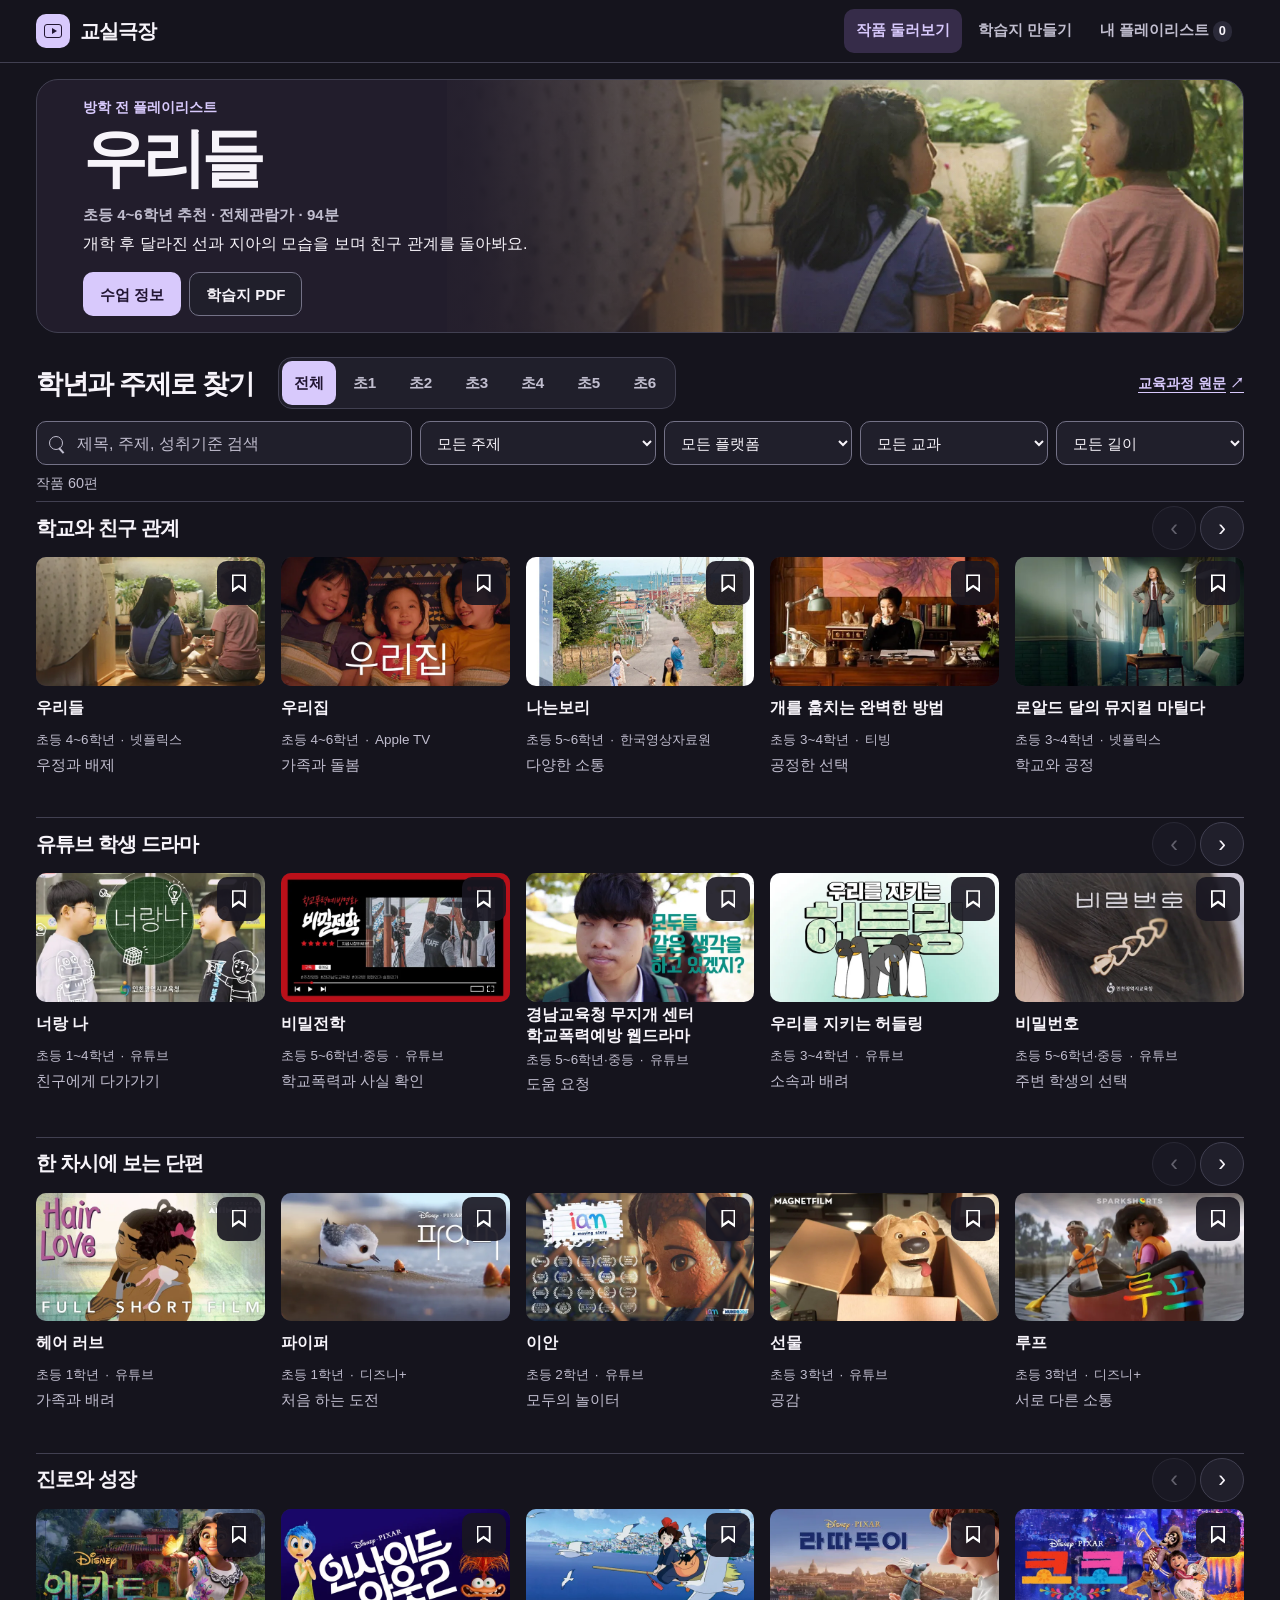
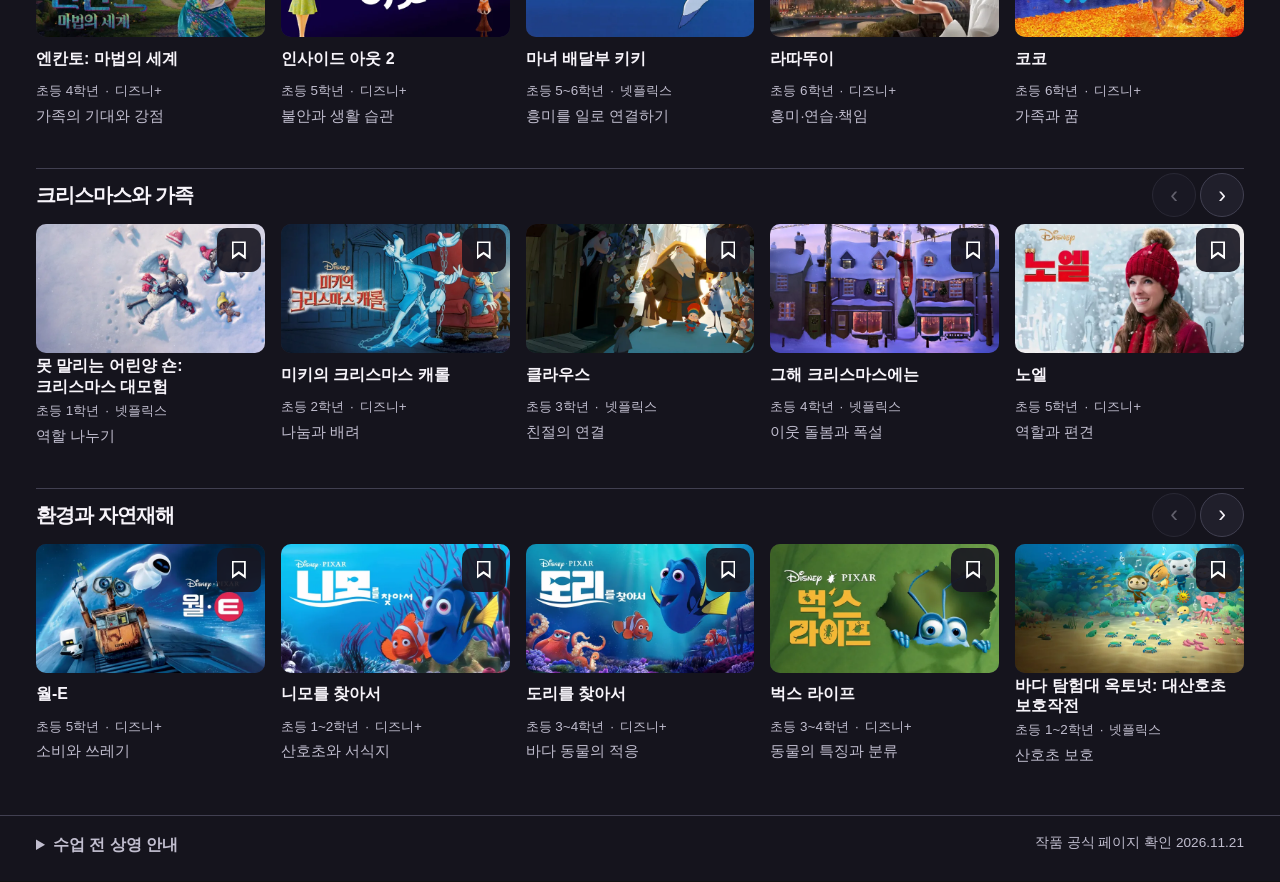
==== index.html @ 21396cac "Publish elementary classroom cinema with 60 film worksheets" ====
<!doctype html>
<html lang="ko">
<head>
  <meta charset="utf-8">
  <meta name="viewport" content="width=device-width, initial-scale=1">
  <meta name="theme-color" content="#15141d">
  <title>교실극장 | 방학 전 플레이리스트</title>
  <link rel="stylesheet" href="styles.css">
  <script defer src="catalog.js"></script>
  <script defer src="app.js"></script>
</head>
<body>
  <a class="skip-link" href="#main">본문으로 바로가기</a>
  <header class="site-header">
    <div class="shell header-inner">
      <a class="brand" href="#browse" aria-label="교실극장 홈">
        <span class="brand-icon" aria-hidden="true"><span></span></span>
        <span>교실극장</span>
      </a>
      <nav class="main-nav" aria-label="메인 메뉴">
        <button type="button" data-view="browse" aria-current="page">작품 둘러보기</button>
        <button type="button" data-view="worksheet">학습지 만들기</button>
        <button type="button" data-view="my-playlist">내 플레이리스트 <span id="saved-count" class="saved-count">0</span></button>
      </nav>
    </div>
  </header>
  <main id="main" class="shell" tabindex="-1">
    <div id="browse-view">
      <section class="hero" aria-labelledby="hero-title">
        <div class="hero-inner">
          <p class="hero-label">방학 전 플레이리스트</p>
          <h1 id="hero-title" tabindex="-1">우리들</h1>
          <p class="hero-meta">초등 4~6학년 추천 <span aria-hidden="true">·</span> 전체관람가 <span aria-hidden="true">·</span> 94분</p>
          <p class="hero-summary">개학 후 달라진 선과 지아의 모습을 보며 친구 관계를 돌아봐요.</p>
          <div class="hero-actions">
            <button class="button primary" type="button" data-detail="our-world" aria-label="우리들 수업 정보">수업 정보</button>
            <a class="button secondary" href="assets/worksheets/our-world.pdf" download="우리들 감상 활동지.pdf" data-pdf="our-world">학습지 PDF</a>
          </div>
        </div>
      </section>
      <section class="collection" aria-labelledby="catalog-heading">
        <div class="section-heading catalog-heading">
          <h2 id="catalog-heading">학년과 주제로 찾기</h2>
          <div class="grade-filters" role="group" aria-label="추천 학년" id="grade-filters"></div>
          <a class="text-link" id="curriculum-link" target="_blank" rel="noopener noreferrer">교육과정 원문 <span aria-hidden="true">↗</span></a>
        </div>
        <div class="filter-fields">
          <label class="search-box"><span class="search-icon" aria-hidden="true"></span><span class="sr-only">작품 검색</span>
            <input type="search" id="search" placeholder="제목, 주제, 성취기준 검색" autocomplete="off">
          </label>
          <div class="select-filter"><label class="sr-only" for="group-filter">주제</label><select id="group-filter"><option value="">모든 주제</option></select></div>
          <div class="select-filter"><label class="sr-only" for="platform-filter">플랫폼</label><select id="platform-filter"><option value="">모든 플랫폼</option></select></div>
          <div class="select-filter"><label class="sr-only" for="subject-filter">교과</label><select id="subject-filter"><option value="">모든 교과</option></select></div>
          <div class="select-filter"><label class="sr-only" for="duration-filter">영상 길이</label><select id="duration-filter"><option value="">모든 길이</option><option value="short">15분 이하</option><option value="long">15분 초과</option></select></div>
        </div>
        <div class="results-row">
          <p id="results-count" role="status"></p>
          <button id="clear-filters" type="button" class="quiet-button" hidden>초기화</button>
        </div>
        <div id="catalog"></div>
      </section>
    </div>

    <section id="playlist-view" class="subpage" aria-labelledby="playlist-heading" hidden>
      <div class="section-heading">
        <div>
          <h1 id="playlist-heading" tabindex="-1">내 플레이리스트</h1>
          <p>우리 반에서 다시 찾아볼 작품을 모아두세요.</p>
        </div>
      </div>
      <p id="playlist-count" class="subpage-count" role="status"></p>
      <div id="playlist" class="film-grid"></div>
    </section>

    <section id="worksheet-view" class="subpage" aria-labelledby="worksheet-heading" hidden>
      <div class="section-heading">
        <div>
          <h1 id="worksheet-heading" tabindex="-1">학습지 만들기</h1>
          <p>작품별 활동을 우리 반에 맞게 고쳐서 출력하세요.</p>
        </div>
      </div>
      <div class="workbench">
        <div class="editor panel">
          <div class="field"><label for="worksheet-film">작품 선택</label><select id="worksheet-film"></select></div>
          <div class="alignment" id="worksheet-standard"></div>
          <div id="worksheet-default-pdf" class="worksheet-default-pdf"></div>
          <form id="editor-form">
            <label class="field">활동지 제목 <input name="title" maxlength="72"></label>
            <label class="field">배움 목표 <textarea name="goal" rows="2" maxlength="180"></textarea></label>
            <label class="field">감상 전 <textarea name="before" rows="2" maxlength="250"></textarea></label>
            <label class="field">감상 중 <textarea name="during" rows="2" maxlength="250"></textarea></label>
            <label class="field">감상 후 <textarea name="after" rows="3" maxlength="360"></textarea></label>
          </form>
          <p id="draft-status" class="muted">수정한 내용은 이 브라우저에 저장됩니다.</p>
        </div>
        <div class="preview panel">
          <div class="preview-toolbar">
            <div class="segmented" role="group" aria-label="출력 자료">
              <button type="button" data-paper="student" aria-pressed="true">학생용 학습지</button>
              <button type="button" data-paper="teacher" aria-pressed="false">교사용 지도안</button>
            </div>
            <div class="output-actions">
              <button id="download" type="button" class="button secondary">Markdown 저장</button>
              <button id="print" type="button" class="button primary">편집본 인쇄 · PDF</button>
            </div>
          </div>
          <article id="paper" class="paper" aria-label="인쇄 미리보기"></article>
        </div>
      </div>
    </section>
  </main>

  <footer class="site-footer">
    <div class="shell footer-inner">
      <details id="screening-guide">
        <summary>수업 전 상영 안내</summary>
        <p>교실 기기에서 재생 여부, 관람 등급, 자막과 학교의 사용 기준을 미리 확인하세요. 작품 페이지에서 최신 정보를 확인할 수 있습니다.</p>
        <p>넷플릭스는 일부 작품에 한해 교육 상영을 허용합니다. 구독형 작품의 상영 조건을 확인하고, 수업에 사용할 수 있는 영상이나 학교에서 이용할 수 있는 판본을 선택하세요.</p>
        <div class="footer-links">
          <a href="https://help.netflix.com/ko/node/57695" target="_blank" rel="noopener noreferrer">넷플릭스 교육 상영 안내 ↗</a>
          <a href="https://www.disneyplus.com/ko-kr/welcome/subscriber-agreement" target="_blank" rel="noopener noreferrer">디즈니+ 이용약관 ↗</a>
          <a href="https://www.youtube.com/t/terms" target="_blank" rel="noopener noreferrer">YouTube 서비스 약관 ↗</a>
        </div>
      </details>
      <p class="muted">작품 공식 페이지 확인 <time datetime="2026-11-21">2026.11.21</time></p>
    </div>
  </footer>

  <dialog id="film-detail" aria-labelledby="detail-title">
    <div class="dialog-shell">
      <button type="button" class="close-button" aria-label="작품 상세 닫기" autofocus>×</button>
      <div id="detail-content"></div>
    </div>
  </dialog>
  <div class="sr-only" id="notice" role="status"></div>
  <noscript>작품과 학습지를 표시하려면 브라우저에서 JavaScript를 활성화해 주세요.</noscript>
</body>
</html>
---- styles.css ----
:root {
  color-scheme: dark;
  --ground: #15141d;
  --surface: #201f2b;
  --raised: #2b2a39;
  --ink: #f7f4fa;
  --muted: #c1becf;
  --line: #414051;
  --control-line: #747287;
  --accent: #d8c9fc;
  --accent-hover: #e9dfff;
  --accent-ink: #221633;
  --accent-surface: #362c49;
  --focus: #eedbff;
  --hero-ground: #221d2c;
  --paper: #f9f6ec;
  --paper-ink: #281f2b;
  --space-1: 4px;
  --space-2: 8px;
  --space-3: 12px;
  --space-4: 16px;
  --space-5: 24px;
  --space-6: 32px;
  --radius-control: 10px;
  --radius-panel: 16px;
  --radius-hero: 22px;
  --target: 44px;
  font-family: "Pretendard", "Noto Sans KR", "Malgun Gothic", "Apple SD Gothic Neo", sans-serif;
  font-size: 16px;
  line-height: 1.6;
}

* { box-sizing: border-box; }
[hidden] { display: none !important; }
body { margin: 0; min-height: 100vh; color: var(--ink); background: var(--ground); }
button, input, select, textarea { color: inherit; font: inherit; }
button, select, summary { cursor: pointer; }
button:disabled { cursor: default; }
button { border: 0; }
a { color: inherit; }
:where(button, a, summary, input, textarea, select):focus-visible { outline: 3px solid var(--focus); outline-offset: 2px; }
h1, h2, h3, h4, p, dl, dd { margin: 0; }
h1, h2, h3, h4 { line-height: 1.3; word-break: keep-all; overflow-wrap: anywhere; }
img { display: block; max-width: 100%; }
.shell { width: min(100% - 72px, 1340px); margin-inline: auto; }
.muted { color: var(--muted); }
.sr-only, .skip-link:not(:focus) {
  position: absolute;
  width: 1px;
  height: 1px;
  overflow: hidden;
  clip-path: inset(50%);
  white-space: nowrap;
}
.skip-link:focus { position: fixed; z-index: 10; top: 8px; left: 8px; padding: 12px 18px; color: var(--accent-ink); background: var(--accent); }

.site-header { border-bottom: 1px solid var(--line); background: var(--ground); }
.header-inner { display: flex; justify-content: space-between; align-items: center; gap: var(--space-1) var(--space-5); min-height: 62px; }
.brand { display: inline-flex; align-items: center; gap: 10px; min-height: 44px; color: var(--ink); font-size: 1.28rem; letter-spacing: -.05em; font-weight: 800; text-decoration: none; white-space: nowrap; }
.brand-icon { display: grid; place-items: center; width: 34px; height: 34px; background: var(--accent); color: var(--accent-ink); border-radius: var(--radius-control); }
.brand-icon span { display: grid; place-items: center; width: 18px; height: 14px; border: 1.6px solid; border-radius: 3px; }
.brand-icon span::after { content: ''; border-top: 3.5px solid transparent; border-bottom: 3.5px solid transparent; border-left: 5px solid; margin-left: 2px; }
.main-nav { display: flex; gap: var(--space-1); align-items: center; }
.main-nav button { min-height: var(--target); padding: 6px var(--space-3); border-radius: var(--radius-control); background: transparent; color: var(--muted); font-weight: 700; font-size: .91rem; white-space: nowrap; }
.main-nav button:hover { background: var(--raised); color: var(--ink); }
.main-nav button[aria-current] { color: var(--accent); background: var(--accent-surface); }
.saved-count { display: inline-grid; min-width: 1.5em; place-items: center; padding-inline: .15em; border-radius: 1em; background: var(--raised); color: var(--ink); font-size: .8rem; font-variant-numeric: tabular-nums; }

.hero {
  margin-block: var(--space-4) var(--space-5);
  border: 1px solid var(--line);
  border-radius: var(--radius-hero);
  min-height: 242px;
  display: flex;
  align-items: center;
  background-color: var(--hero-ground);
  background-image: linear-gradient(90deg, var(--hero-ground) 27%, #221d2cf2 36%, #221d2c6b 57%, transparent 78%), url("assets/our-world-hero.webp");
  background-size: 100% 100%, max(66%, 720px) auto;
  background-position: center, right 29%;
  background-repeat: no-repeat;
}
.hero-inner { width: min(100%, 565px); padding: var(--space-4) clamp(18px, 4vw, 46px); }
.hero-label { color: var(--accent); font-size: .9rem; font-weight: 750; }
.hero h1 { font-family: "Noto Serif KR", Batang, "AppleMyungjo", serif; font-size: clamp(2.9rem, 5vw, 4.3rem); line-height: 1.12; margin-block: var(--space-1) var(--space-2); font-weight: 800; letter-spacing: -.08em; }
.hero-meta { color: var(--muted); font-size: .94rem; font-weight: 700; }
.hero-summary { margin-block: var(--space-1) var(--space-4); word-break: keep-all; overflow-wrap: anywhere; }
.hero-actions, .output-actions, .detail-actions { display: flex; gap: var(--space-2); flex-wrap: wrap; }
.hero-actions .button { padding-inline: var(--space-4); }

.collection, .subpage { margin-bottom: 40px; }
.subpage { margin-top: 22px; }
.section-heading { display: flex; align-items: center; justify-content: space-between; gap: var(--space-1) var(--space-4); margin-bottom: var(--space-3); }
.section-heading h1, .section-heading h2 { font-size: clamp(1.32rem, 2.65vw, 1.7rem); font-weight: 800; letter-spacing: -.05em; }
.section-heading p, .subpage-count { color: var(--muted); font-size: .95rem; margin-top: 3px; overflow-wrap: anywhere; }
.section-heading > a { flex-shrink: 0; }
.subpage-count { margin-bottom: 14px; }
.text-link { display: inline-flex; align-items: center; gap: var(--space-1); min-height: var(--target); color: var(--accent); font-size: .9rem; font-weight: 700; text-underline-offset: 4px; overflow-wrap: anywhere; }
.catalog-heading { display: grid; grid-template-columns: auto minmax(0, 1fr) auto; gap: var(--space-3) var(--space-5); }
.catalog-heading .grade-filters { justify-self: start; }
.grade-filters { display: flex; flex-wrap: wrap; gap: 2px; max-width: 100%; padding: 3px; border: 1px solid var(--line); border-radius: calc(var(--radius-control) + 4px); background: var(--surface); }
.grade-filters button { min-height: var(--target); min-width: 54px; padding-inline: var(--space-2); border-radius: var(--radius-control); background: transparent; color: var(--muted); font-size: .95rem; font-weight: 750; }
.grade-filters button:hover { background: var(--raised); }
.grade-filters button[aria-pressed="true"] { color: var(--accent-ink); background: var(--accent); }
.filter-fields { display: grid; grid-template-columns: minmax(210px, 2fr) minmax(155px, 1.25fr) repeat(3, minmax(120px, 1fr)); align-items: stretch; gap: var(--space-2); }
.search-box, .select-filter select, .field input, .field select, .field textarea {
  width: 100%;
  min-width: 0;
  min-height: var(--target);
  border: 1px solid var(--control-line);
  border-radius: var(--radius-control);
  background: var(--surface);
}
.search-box { display: flex; align-items: center; gap: var(--space-3); padding-inline: var(--space-3); }
.search-box:focus-within { outline: 2px solid var(--focus); outline-offset: 1px; }
.search-box input { width: 100%; min-width: 0; min-height: 42px; padding: 0; border: 0; background: transparent; outline: 0; }
.search-box input::placeholder { color: var(--muted); }
.search-icon { position: relative; width: 14px; height: 14px; flex: none; border: 1.7px solid var(--muted); border-radius: 50%; margin-right: 2px; }
.search-icon::after { content: ''; position: absolute; width: 7px; height: 1.8px; left: 9px; top: 10px; background: var(--muted); transform: rotate(48deg); transform-origin: left center; }
.select-filter { min-width: 0; }
.select-filter select, .field select { padding: 7px var(--space-2) 7px var(--space-3); font-size: .94rem; }
.results-row { display: flex; align-items: center; gap: var(--space-2); min-height: calc(var(--target) - var(--space-2)); color: var(--muted); font-size: .9rem; font-variant-numeric: tabular-nums; }
.quiet-button { min-height: var(--target); padding-inline: var(--space-2); color: var(--accent); background: transparent; text-decoration: underline; text-underline-offset: 3px; }

.shelf { margin-bottom: var(--space-6); min-width: 0; border-block-start: 1px solid var(--line); padding-block-start: var(--space-1); }
.shelf-heading { display: flex; align-items: center; justify-content: space-between; min-height: var(--target); gap: var(--space-1) var(--space-3); margin-bottom: var(--space-1); }
.shelf-heading h3 { font-size: 1.28rem; letter-spacing: -.045em; }
.shelf-actions { display: flex; flex-shrink: 0; gap: var(--space-1); }
.shelf-actions button { width: var(--target); height: var(--target); border: 1px solid var(--line); border-radius: 50%; background: var(--surface); font-size: 1.45rem; line-height: 1; }
.shelf-actions button:hover:not(:disabled) { background: var(--raised); color: var(--accent); }
.shelf-actions button:disabled { color: var(--muted); opacity: .45; }
.shelf-track {
  --shelf-columns: 5;
  display: grid;
  grid-auto-flow: column;
  grid-auto-columns: calc((100% - (var(--shelf-columns) - 1) * var(--space-4)) / var(--shelf-columns));
  gap: var(--space-4);
  padding: 3px 3px var(--space-2);
  margin-inline: -3px;
  overflow-x: auto;
  overscroll-behavior-x: contain;
  scroll-snap-type: x proximity;
  scroll-padding-left: 3px;
  scrollbar-color: var(--control-line) var(--ground);
  scrollbar-width: thin;
}
.shelf-track .film-card { scroll-snap-align: start; }
.film-grid { display: grid; grid-template-columns: repeat(4, minmax(0, 1fr)); gap: var(--space-4); }
.film-card { min-width: 0; }
.film-cover { position: relative; isolation: isolate; aspect-ratio: 16 / 9; border-radius: var(--radius-control); background: var(--raised); }
.cover-button { display: block; width: 100%; height: 100%; padding: 0; background: transparent; border-radius: inherit; }
.cover-button:focus-visible { outline-offset: -3px; }
.cover-button img { width: 100%; height: 100%; object-fit: cover; border-radius: inherit; }
@media (hover: hover) { .cover-button:hover img { filter: brightness(1.12); } }
.bookmark { position: absolute; inset: var(--space-1) var(--space-1) auto auto; display: grid; place-items: center; width: var(--target); height: var(--target); border-radius: var(--radius-control); color: #fff; background: #191622e8; }
.bookmark span { display: block; width: 14px; height: 18px; background: currentColor; clip-path: polygon(0 0, 100% 0, 100% 100%, 50% 72%, 0 100%, 0 0, 13% 9%, 13% 77%, 50% 57%, 87% 77%, 87% 9%, 13% 9%); }
.bookmark:hover, .bookmark[aria-pressed="true"] { background: var(--accent); color: var(--accent-ink); }
.bookmark[aria-pressed="true"] span { clip-path: polygon(0 0, 100% 0, 100% 100%, 50% 72%, 0 100%); }
.film-body { min-width: 0; }
.title-button { font: inherit; font-weight: 800; background: transparent; text-align: left; min-height: var(--target); padding: 3px 0; width: 100%; overflow-wrap: anywhere; }
.title-button:hover { color: var(--accent); }
.film-meta { display: flex; align-items: baseline; flex-wrap: wrap; color: var(--muted); gap: 2px 6px; font-size: .84rem; line-height: 1.48; overflow-wrap: anywhere; }
.film-meta span + span::before { content: '·'; margin-right: 6px; }
.film-topic { margin-top: var(--space-1); color: var(--muted); font-size: .91rem; word-break: keep-all; overflow-wrap: anywhere; }

.button { min-height: var(--target); display: inline-flex; align-items: center; justify-content: center; gap: 5px; padding: var(--space-2) var(--space-3); border: 1px solid transparent; border-radius: var(--radius-control); font-weight: 750; font-size: .94rem; line-height: 1.4; text-align: center; text-decoration: none; }
.button.primary { color: var(--accent-ink); background: var(--accent); }
.button.primary:hover { background: var(--accent-hover); }
.button.secondary { color: var(--ink); background: var(--surface); border-color: var(--control-line); }
.button.secondary:hover { background: var(--raised); }
.button.soft { color: var(--accent); background: var(--accent-surface); }
.button.soft:hover { background: var(--raised); }
.panel { border: 1px solid var(--line); border-radius: var(--radius-panel); background: var(--surface); }
.empty { grid-column: 1 / -1; display: grid; justify-items: center; gap: 8px; padding: 32px 13px; text-align: center; }
.empty p { font-size: 1.1rem; font-weight: 800; }
.empty span { color: var(--muted); }

dialog { width: min(946px, calc(100% - 30px)); max-height: calc(100% - 28px); padding: 0; border: 1px solid var(--line); border-radius: var(--radius-panel); background: var(--surface); color: var(--ink); overscroll-behavior: contain; }
dialog::backdrop { background: #0e0c17d9; }
body:has(dialog[open]) { overflow: hidden; }
.dialog-shell { position: relative; }
.close-button { position: sticky; top: var(--space-2); z-index: 2; display: grid; place-items: center; width: var(--target); height: var(--target); margin: var(--space-2) var(--space-2) calc(-1 * (var(--target) + var(--space-2))) auto; border-radius: 50%; background: var(--ground); color: var(--ink); font-size: 1.7rem; line-height: 1; border: 1px solid var(--control-line); }
.close-button:hover { background: var(--raised); }
.detail-header { position: relative; isolation: isolate; min-height: 139px; display: flex; align-items: flex-end; background: var(--hero-ground); }
.detail-header::after { content: ''; position: absolute; z-index: -1; inset: 0; background: linear-gradient(90deg, var(--hero-ground) 26%, #221d2cde 50%, #221d2c30 88%), linear-gradient(0deg, #221d2cb5, transparent); }
.detail-image { position: absolute; z-index: -2; right: 0; width: 73%; height: 100%; object-fit: cover; object-position: center 33%; }
.detail-title { padding: 20px 54px 15px 23px; }
.detail-title > p { color: var(--accent); font-size: .89rem; font-weight: 750; }
.detail-title h2 { margin-block: var(--space-1); font-size: clamp(1.48rem, 4vw, 2.24rem); letter-spacing: -.05em; }
.detail-title .detail-meta { color: var(--muted); font-weight: 500; }
.detail-grid { display: grid; grid-template-columns: minmax(0, 1.7fr) minmax(235px, 1fr); gap: var(--space-5); padding: var(--space-4) var(--space-5) var(--space-5); align-items: start; }
.detail-copy { display: grid; gap: var(--space-4); overflow-wrap: anywhere; min-width: 0; }
.detail-copy h3 { margin-bottom: 3px; font-size: 1.04rem; }
.detail-copy section > p { color: var(--muted); word-break: keep-all; overflow-wrap: anywhere; }
.alignment { display: grid; gap: var(--space-2); min-width: 0; border-left: 2px solid var(--control-line); padding: var(--space-2) var(--space-3); border-radius: 0 var(--radius-control) var(--radius-control) 0; background: var(--raised); }
.standard-entry + .standard-entry { padding-top: var(--space-2); border-top: 1px solid var(--line); }
.standard-entry p + p { margin-block: 4px 0; font-size: .93rem; }
.standard-tag { color: var(--accent); font-size: .88rem; font-weight: 800; }
.standard-entry .text-link { font-size: .82rem; }
.detail-links { display: flex; flex-wrap: wrap; gap: 0 14px; }
.worksheet-card { padding: var(--space-4); background: var(--paper); color: var(--paper-ink); border-radius: var(--radius-control); min-width: 0; }
.worksheet-format { color: #544660; font-size: .86rem; font-weight: 750; }
.worksheet-card h3 { margin: 3px 0 7px; font-size: 1.45rem; letter-spacing: -.055em; }
.worksheet-card h3 { scroll-margin-block-start: calc(var(--target) + var(--space-4)); overflow-wrap: anywhere; }
.worksheet-card h3:focus-visible { outline: 2px solid var(--focus); outline-offset: 3px; border-radius: 4px; }
.worksheet-value { color: #544660; font-size: .86rem; overflow-wrap: anywhere; }
.worksheet-page {
  display: grid;
  justify-items: center;
  gap: var(--space-1);
  margin-block: var(--space-3);
  padding: var(--space-2);
  border: 1px solid #ae9fb7;
  border-radius: var(--radius-control);
  background: #ede7ed;
  color: #49335c;
  font-size: .85rem;
  font-weight: 750;
  text-align: center;
  text-underline-offset: 3px;
}
.worksheet-page:hover { background: #e5dce8; }
.worksheet-page img {
  width: auto;
  height: auto;
  max-height: min(335px, 36dvh);
  border: 1px solid #d8d1dc;
  box-shadow: 0 2px 5px #21172b24;
}
.worksheet-actions { display: grid; gap: var(--space-2); }
.worksheet-actions .primary { border-color: #746288; }
.worksheet-actions .secondary { background: transparent; color: var(--paper-ink); border-color: #746288; }
.worksheet-actions .secondary:hover { background: #eee8eb; }
.worksheet-card :focus-visible { --focus: #614284; }
.mobile-download { display: none; }

.workbench { display: grid; grid-template-columns: minmax(300px, 2fr) minmax(0, 3fr); gap: 15px; align-items: start; }
.editor { padding: 16px; min-width: 0; }
.field { display: grid; gap: 5px; font-weight: 750; }
.field input, .field select, .field textarea { padding-inline: 10px; font-weight: 400; }
.field textarea { resize: vertical; padding-block: 8px; }
.editor .alignment { margin-block: 13px 12px; }
.worksheet-default-pdf { margin-bottom: 15px; }
#editor-form { display: grid; gap: 12px; }
#draft-status { margin-top: 12px; font-size: .87rem; }
.preview { padding: 12px; background: var(--raised); min-width: 0; }
.preview-toolbar { display: flex; justify-content: space-between; flex-wrap: wrap; gap: 8px; margin-bottom: 10px; }
.segmented { display: flex; flex-wrap: wrap; gap: 4px; }
.segmented button { min-height: var(--target); padding: 7px var(--space-3); border-radius: var(--radius-control); background: transparent; font-size: .9rem; font-weight: 700; }
.segmented button[aria-pressed="true"] { color: var(--accent); background: var(--accent-surface); }
.paper { color-scheme: light; background: #fff; color: #232822; padding: clamp(13px, 3vw, 30px); overflow-wrap: anywhere; }
.paper-heading { border-bottom: 2px solid #2b4335; padding-bottom: 12px; margin-bottom: 12px; }
.paper-type { display: flex; justify-content: space-between; flex-wrap: wrap; gap: 3px 7px; color: #426051; font-size: .85rem; font-weight: 750; }
.paper-heading h2 { margin: 7px 0; font-size: clamp(1.18rem, 2.45vw, 1.8rem); letter-spacing: -.04em; }
.paper-focus { margin-block-end: var(--space-2); color: #294b38; }
.student-information { font-size: .86rem; }
.paper-goal { margin-bottom: 14px; padding: 8px 10px; border-left: 3px solid #799a81; background: #eef4ed; }
.paper-goal strong { margin-right: 7px; color: #294b38; }
.paper-activity, .teacher-notes section { margin-bottom: 12px; }
.paper-activity h3, .teacher-notes h3 { font-size: 1rem; margin-bottom: 4px; }
.paper-activity p, .paper-goal span, .teacher-notes p { white-space: pre-wrap; }
.response-area { min-height: 59px; margin-top: 5px; background: repeating-linear-gradient(to bottom, transparent 0 27px, #b5c0b7 27px 28px); }
.response-area.draw { height: 73px; border: 1px solid #bfcbbf; background: transparent; border-radius: 5px; margin-block: 8px; }
.activity-layout { display: grid; grid-template-columns: repeat(3, minmax(0, 1fr)); gap: 6px; margin-block: 7px; break-inside: avoid; }
.activity-slot { min-height: 88px; padding: 6px; border: 1px solid #8e9c95; border-radius: 5px; color: #294b38; font-size: .88rem; font-weight: 750; }
.activity-layout.compare, .activity-layout.map, .activity-layout.evidence { grid-template-columns: repeat(2, minmax(0, 1fr)); }
.activity-layout.compare .activity-slot:last-child, .activity-layout.map .activity-slot:first-child { grid-column: 1 / -1; min-height: 55px; }
.activity-layout.choice, .activity-layout.design { grid-template-columns: 1fr; }
.activity-layout.choice .activity-slot, .activity-layout.design .activity-slot { min-height: 49px; }
.activity-layout.evidence .activity-slot:first-child { grid-row: span 2; }
.activity-layout.evidence .activity-slot { min-height: 53px; }
.activity-check { color: #3b5747; font-size: .88rem; }
.teacher-notes { border-top: 1px solid #bdc8bd; padding-top: 11px; }
.teacher-reminder { padding: 7px 8px; background: #f0f4ea; }
.paper-footer { display: grid; gap: 3px; border-top: 1px solid #c0cabf; color: #475a4d; font-size: .83rem; padding-top: 6px; }
.paper-footer a { color: #274c34; margin-right: 8px; }

.site-footer { border-top: 1px solid var(--line); padding-block: 7px 14px; }
.footer-inner { display: flex; justify-content: space-between; flex-wrap: wrap; gap: 4px 17px; }
.footer-inner details { flex: 1 1 430px; max-width: 800px; min-width: 0; }
.footer-inner summary { min-height: 44px; padding-block: 9px; font-weight: 750; color: var(--muted); }
.footer-inner p { color: var(--muted); font-size: .85rem; }
.footer-inner > p { padding-block: 9px; }
.footer-inner details p + p { margin-top: 5px; }
.footer-links { display: flex; flex-wrap: wrap; gap: 0 13px; }
.footer-links a { padding-block: 11px; color: var(--accent); font-size: .85rem; text-underline-offset: 3px; }

@media screen { body { container: theater / inline-size; } }

@container theater (max-width: 1100px) {
  .shell { width: calc(100% - 46px); }
  .shelf-track { --shelf-columns: 4; }
}
@container theater (max-width: 880px) {
  .shelf-track { --shelf-columns: 3; }
  .film-grid { grid-template-columns: repeat(3, minmax(0, 1fr)); }
  .hero { background-image: linear-gradient(90deg, var(--hero-ground) 12%, #221d2cf2 32%, #221d2c87 53%, transparent 94%), url("assets/our-world-hero.webp"); background-size: 100% 100%, max(80%, 610px) auto; }
}
@container theater (max-width: 805px) {
  .filter-fields { grid-template-columns: repeat(4, minmax(0, 1fr)); }
  .search-box { grid-column: 1 / -1; }
  .catalog-heading { grid-template-columns: minmax(0, 1fr) auto; column-gap: var(--space-2); }
  .catalog-heading .grade-filters { grid-row: 2; grid-column: 1 / -1; }
  #curriculum-link { grid-row: 1; grid-column: 2; }
}
@container theater (max-width: 790px) {
  .workbench { grid-template-columns: 1fr; }
}
@container theater (max-width: 620px) {
  .shell { width: calc(100% - 28px); }
  .header-inner { flex-wrap: wrap; gap: 0; padding-block: var(--space-1); }
  .main-nav { width: 100%; gap: 2px; justify-content: space-between; }
  .main-nav button { padding-inline: var(--space-2); }
  .hero { margin-block: var(--space-3) var(--space-4); min-height: 220px; border-radius: var(--radius-panel); background-size: 100% 100%, auto 100%; background-position: center, right center; background-image: linear-gradient(90deg, var(--hero-ground), #221d2ceb 42%, #221d2c48 100%), url("assets/our-world-hero.webp"); }
  .hero-inner { padding: var(--space-4); }
  .hero h1 { font-size: 2.85rem; }
  .hero-summary { max-width: 28ch; font-size: .93rem; }
  .section-heading { flex-wrap: wrap; margin-bottom: var(--space-2); }
  .grade-filters { display: grid; grid-template-columns: repeat(7, minmax(var(--target), 1fr)); width: 100%; }
  .grade-filters button { min-width: 0; padding-inline: 0; }
  .filter-fields { grid-template-columns: repeat(2, minmax(0, 1fr)); }
  .shelf-track { --shelf-columns: 2; gap: var(--space-3); grid-auto-columns: calc((100% - var(--space-3)) / var(--shelf-columns)); }
  .shelf-heading h3 { font-size: 1.14rem; }
  .film-grid { grid-template-columns: repeat(2, minmax(0, 1fr)); gap: 9px; }
  .detail-grid { grid-template-columns: 1fr; gap: 13px; padding: 11px 13px 16px; }
  .detail-header { min-height: 108px; }
  .detail-title { padding: 13px 51px 10px 15px; }
  .detail-copy { gap: 10px; }
  .detail-actions { display: grid; grid-template-columns: repeat(auto-fit, minmax(min(100%, 145px), 1fr)); }
  .detail-actions .button { padding-inline: var(--space-2); font-size: .9rem; }
  .mobile-download { display: inline-flex; grid-column: 1 / -1; }
}
@container theater (max-width: 355px) {
  .grade-filters { grid-template-columns: repeat(auto-fit, minmax(min(100%, var(--target)), 1fr)); }
  .main-nav { flex-wrap: wrap; justify-content: start; }
}
@container theater (max-width: 310px) {
  .shell { width: calc(100% - 16px); }
  .film-grid { grid-template-columns: 1fr; }
}
@media (max-height: 500px) and (min-width: 621px) {
  .hero { min-height: 163px; margin-block: var(--space-3) var(--space-4); }
  .hero-inner { padding-block: var(--space-3); }
  .hero h1 { margin-block: 0 var(--space-1); font-size: 2.25rem; }
  .hero-summary { margin-block: 0 var(--space-2); }
  .detail-header { min-height: 104px; }
  .detail-title { padding-block: 10px; }
  .mobile-download { display: inline-flex; }
  .worksheet-page img { max-height: 30dvh; }
}

@page { size: A4; margin: 14mm 15mm; }
@media print {
  :root { color-scheme: light; font-size: 11pt; }
  body { background: white; color: #111; }
  .site-header, .site-footer, .skip-link, .editor, .preview-toolbar, .subpage > .section-heading, #notice, dialog { display: none !important; }
  #worksheet-view, .workbench, .preview, #paper { display: block; width: 100%; max-width: none; border: 0; margin: 0; padding: 0; background: white; }
  main.shell { width: 100%; margin: 0; }
  .paper-heading, .paper-activity, .teacher-notes section { break-inside: avoid; }
  .paper-activity p, .paper-goal span { orphans: 2; widows: 2; }
  .response-area { min-height: 0; height: 55px; background: none; border-block-end: 1px solid #888; position: relative; }
  .response-area:not(.draw)::before { content: ''; position: absolute; inset: 27px 0 auto; border-top: 1px solid #888; }
  .response-area.after:not(.draw)::after { content: ''; position: absolute; inset: 55px 0 auto; border-top: 1px solid #888; }
  .response-area.draw { border: 1px solid #888; }
  .teacher-paper { font-size: 10.5pt; }
  .paper-footer a { min-height: 20px; }
}
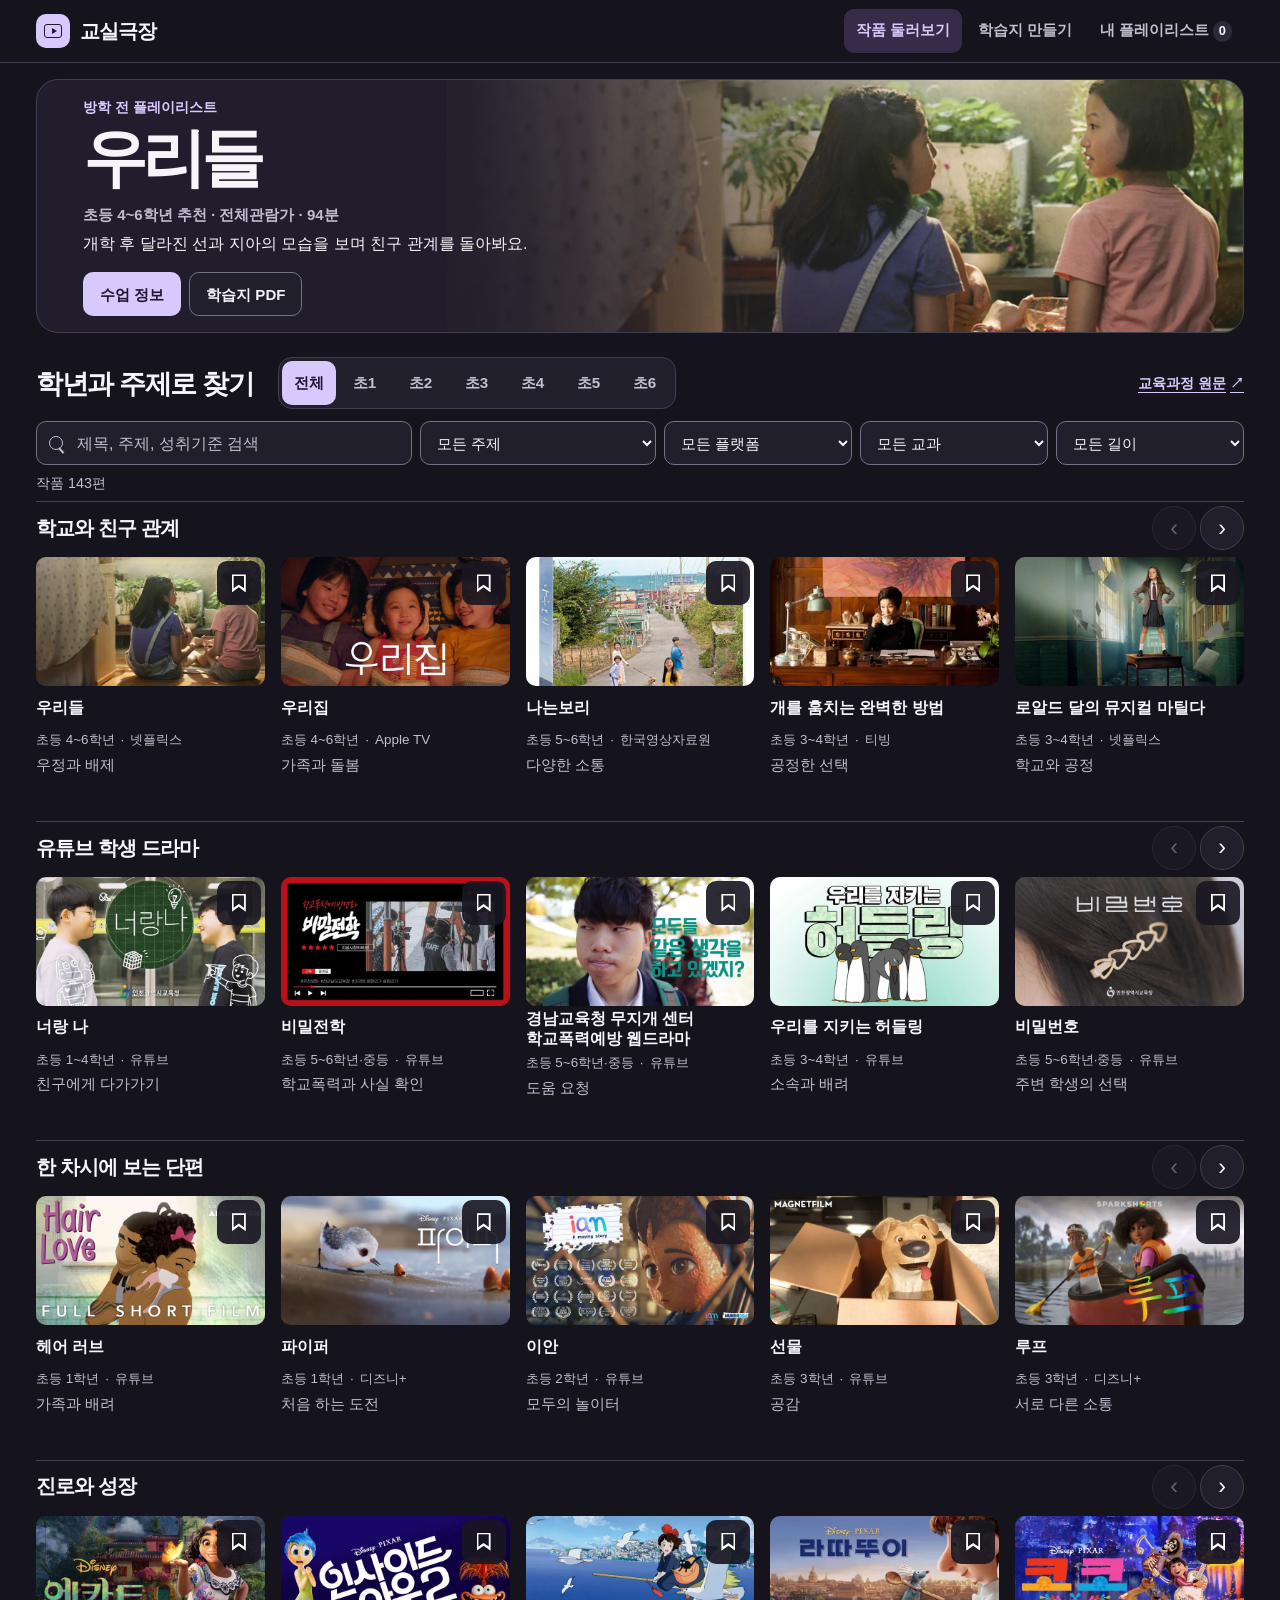
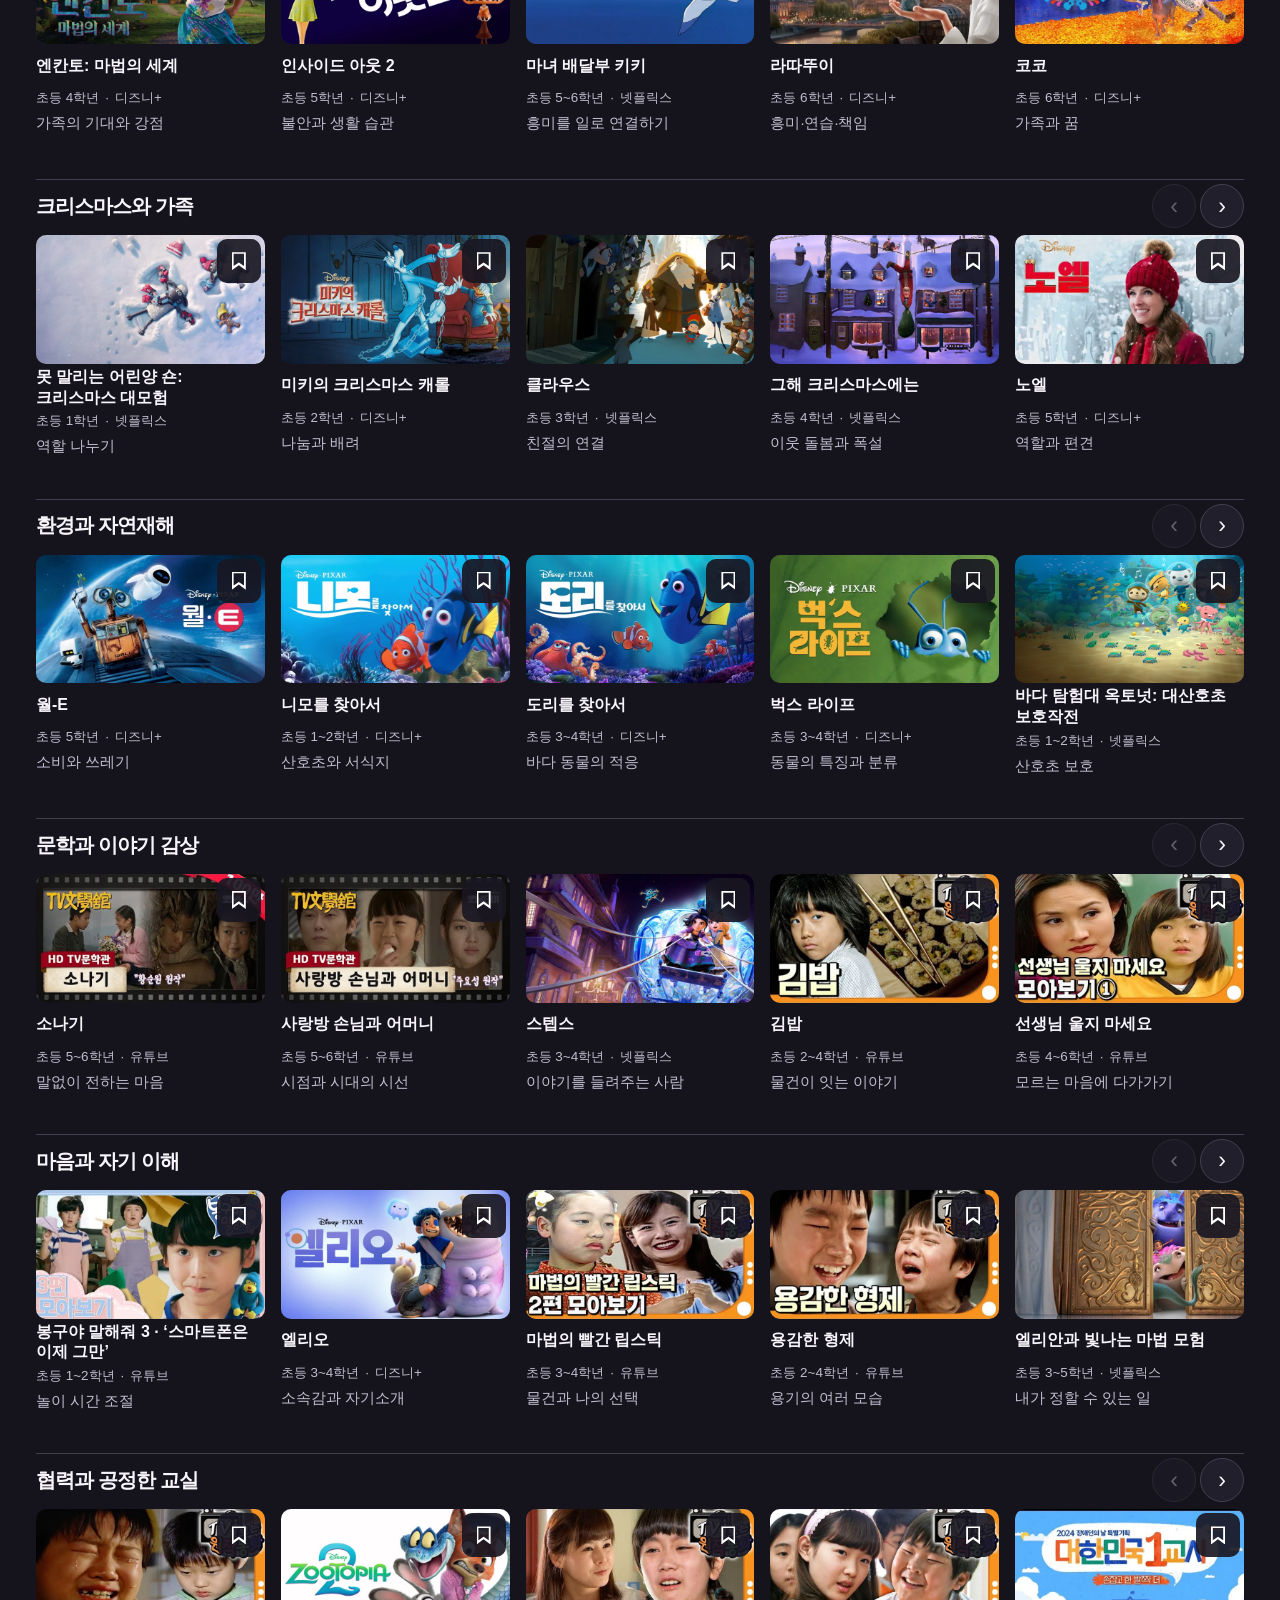
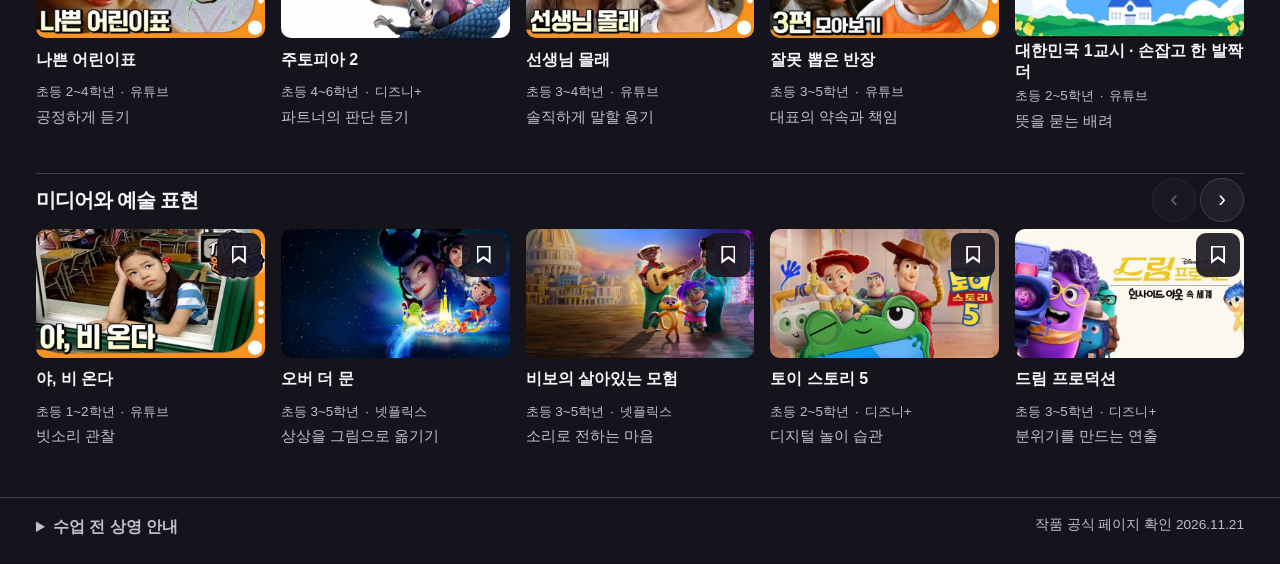
==== commit f6c2a15e: "Design all cinema worksheets in printable HTML and regenerate A4 editions" ====
--- a/index.html
+++ b/index.html
@@ -7,6 +7,8 @@
   <title>교실극장 | 방학 전 플레이리스트</title>
   <link rel="stylesheet" href="styles.css">
   <script defer src="catalog.js"></script>
+  <link rel="stylesheet" href="worksheet.css">
+  <script defer src="worksheet.js"></script>
   <script defer src="app.js"></script>
 </head>
 <body>
--- a/worksheet.css
+++ b/worksheet.css
@@ -0,0 +1,48 @@
+.ws-page{margin:0;padding:16px;background:#e7e8e5;color:#1c2835;font-family:"Malgun Gothic",sans-serif}
+.ws-page nav{max-width:730px;margin:0 auto 12px;display:flex;justify-content:space-between;align-items:center}
+.ws-page nav a,.ws-page nav button{display:inline-flex;align-items:center;min-height:44px;padding:0 14px;font:600 16px inherit;color:#223548}
+.ws-page nav button{background:white;border:1px solid;border-radius:8px;cursor:pointer;font:inherit}
+.ws-page main{box-sizing:border-box;max-width:792px;padding:32px;margin:auto;background:white}
+.ws{--ink:#213642;--wash:#c8e9dc;--edge:#567e71;font-family:"Malgun Gothic","Apple SD Gothic Neo",sans-serif;color:var(--ink);background:#fff;text-align:left;font-size:16px;line-height:1.52;overflow-wrap:anywhere;word-break:keep-all;container-type:inline-size}
+.ws-compare{--wash:#e1d8ff;--edge:#7366a6}.ws-storyboard{--wash:#ffdbb6;--edge:#93643c}.ws-design{--wash:#cbeaf8;--edge:#46788e}.ws-map{--wash:#f9d6e0;--edge:#96677a}.ws-evidence{--wash:#fae6a9;--edge:#917732}
+.ws *{box-sizing:border-box}.ws :is(h1,h2,h3,p,em){margin:0;line-height:inherit;color:inherit}.ws p{white-space:pre-line}
+.ws-ticket{display:grid;grid-template-columns:minmax(0,1fr) 27%;border:2px solid var(--ink);border-radius:12px;overflow:hidden;background:var(--wash);box-shadow:0 3px var(--ink)}
+.ws-heading{padding:13px 19px;align-self:center}.ws-edition{font-weight:850;font-size:13px}.ws-edition span{font-weight:500;margin-left:7px}
+.ws h1{font-size:clamp(22px,5cqw,35px);letter-spacing:-.055em;line-height:1.16;margin:6px 0}.ws-meta{font-size:13px}
+.ws-still{display:flex;align-items:center;padding:10px;border-left:2px dashed var(--edge)}.ws-still img{width:100%;aspect-ratio:16/10;object-fit:cover;border-radius:4px}
+.ws-name{display:flex;align-items:baseline;gap:6px;justify-content:flex-end;font-size:13px;margin:12px 0}
+.ws-name i{width:12%;border-bottom:1px solid #657079}.ws-name i:nth-child(4){width:7%}
+.ws-goal,.ws-check{display:flex;align-items:baseline;gap:10px}.ws-goal b,.ws-check b{flex:none;font-size:13px}.ws-goal{border-left:4px solid var(--edge);padding-left:10px}
+.ws-pair{display:grid;grid-template-columns:1fr 1fr;gap:14px;margin:20px 0}.ws-question{display:flex;flex-direction:column;min-width:0;border-top:2px solid var(--ink);padding-top:7px}
+.ws-question h3,.ws-project-head span{font-size:13px;font-weight:800;letter-spacing:.04em}.ws-question p{margin:5px 0 9px}
+.ws-answer{min-height:48px;flex:1;border-bottom:1px solid #97a1a6;background:repeating-linear-gradient(to top,transparent 0 23px,#b9c2c6 23px 24px)}
+.ws-young .ws-answer{min-height:60px;border:1px dashed #829097;border-radius:5px;background:white}
+.ws-project{border:1.5px solid var(--ink);border-radius:12px;padding:13px 15px 16px}
+.ws-project-head{display:flex;align-items:center;justify-content:space-between;border-bottom:1px solid var(--edge);padding-bottom:7px}
+.ws-project-head b{font-size:12px;border:1px solid var(--edge);border-radius:30px;background:var(--wash);padding:2px 10px}
+.ws h2{font-size:clamp(20px,4cqw,28px);letter-spacing:-.045em;margin:7px 0 2px;line-height:1.24}
+.ws-slots{display:grid;grid-template-columns:repeat(2,minmax(0,1fr));gap:9px;margin-top:12px;min-height:260px}
+.ws-slot{border:1px solid var(--edge);border-radius:6px;min-width:0;min-height:78px;padding:7px;background:white}
+.ws-slot b{display:inline-flex;align-items:baseline;gap:6px;font-size:13px}.ws-slot em{font:700 12px/20px monospace;text-align:center;min-width:20px;border-radius:4px;background:var(--wash);border:1px solid var(--edge)}
+.ws-compare .ws-slot:last-child,.ws-choice .ws-slot:last-child{grid-column:1/-1}
+.ws-map .ws-slot:first-child{grid-column:1/-1;width:65%;justify-self:center;border-bottom:3px solid var(--edge)}
+.ws-design .ws-slot:first-child,.ws-evidence .ws-slot:first-child{grid-row:span 2}
+.ws-storyboard .ws-slots{grid-template-columns:repeat(3,minmax(0,1fr))}
+.ws-storyboard .ws-slot{border-top:5px double var(--ink);border-bottom:5px double var(--ink)}
+.ws-choice .ws-slot:last-child{border-left:4px solid var(--edge)}
+.ws-check{margin:13px 0 8px}.ws-foot{display:flex;justify-content:space-between;gap:10px;flex-wrap:wrap;border-top:1px dashed var(--edge);padding-top:6px;font-size:12px}
+@media screen{
+@container(max-width:480px){.ws-pair,.ws .ws-slots{grid-template-columns:1fr}.ws .ws-slot{grid-area:auto;width:100%}.ws-still{padding:5px}.ws-heading{padding:9px}.ws-goal,.ws-check{display:block}.ws-project{padding:10px}.ws-name{justify-content:flex-start}}
+}
+@media print{
+@page{size:A4;margin:11mm 13mm}
+.ws-page,.ws-page main{display:block;margin:0;padding:0;max-width:none;background:white}.ws-page nav{display:none}
+.ws{font-size:11pt;color:#20323d;print-color-adjust:exact;-webkit-print-color-adjust:exact;container-type:normal}
+.ws h1{font-size:23pt}.ws h2{font-size:17pt}.ws-heading{padding:9px 16px}.ws-still img{max-height:23mm}
+.ws-slots{min-height:82mm}.ws-question,.ws-slot,.ws-ticket,.ws-check{break-inside:avoid}
+}
+@media print{
+.ws{min-height:269mm;display:flex;flex-direction:column}
+.ws-project{flex:1;display:flex;flex-direction:column}
+.ws-slots{flex:1}
+}
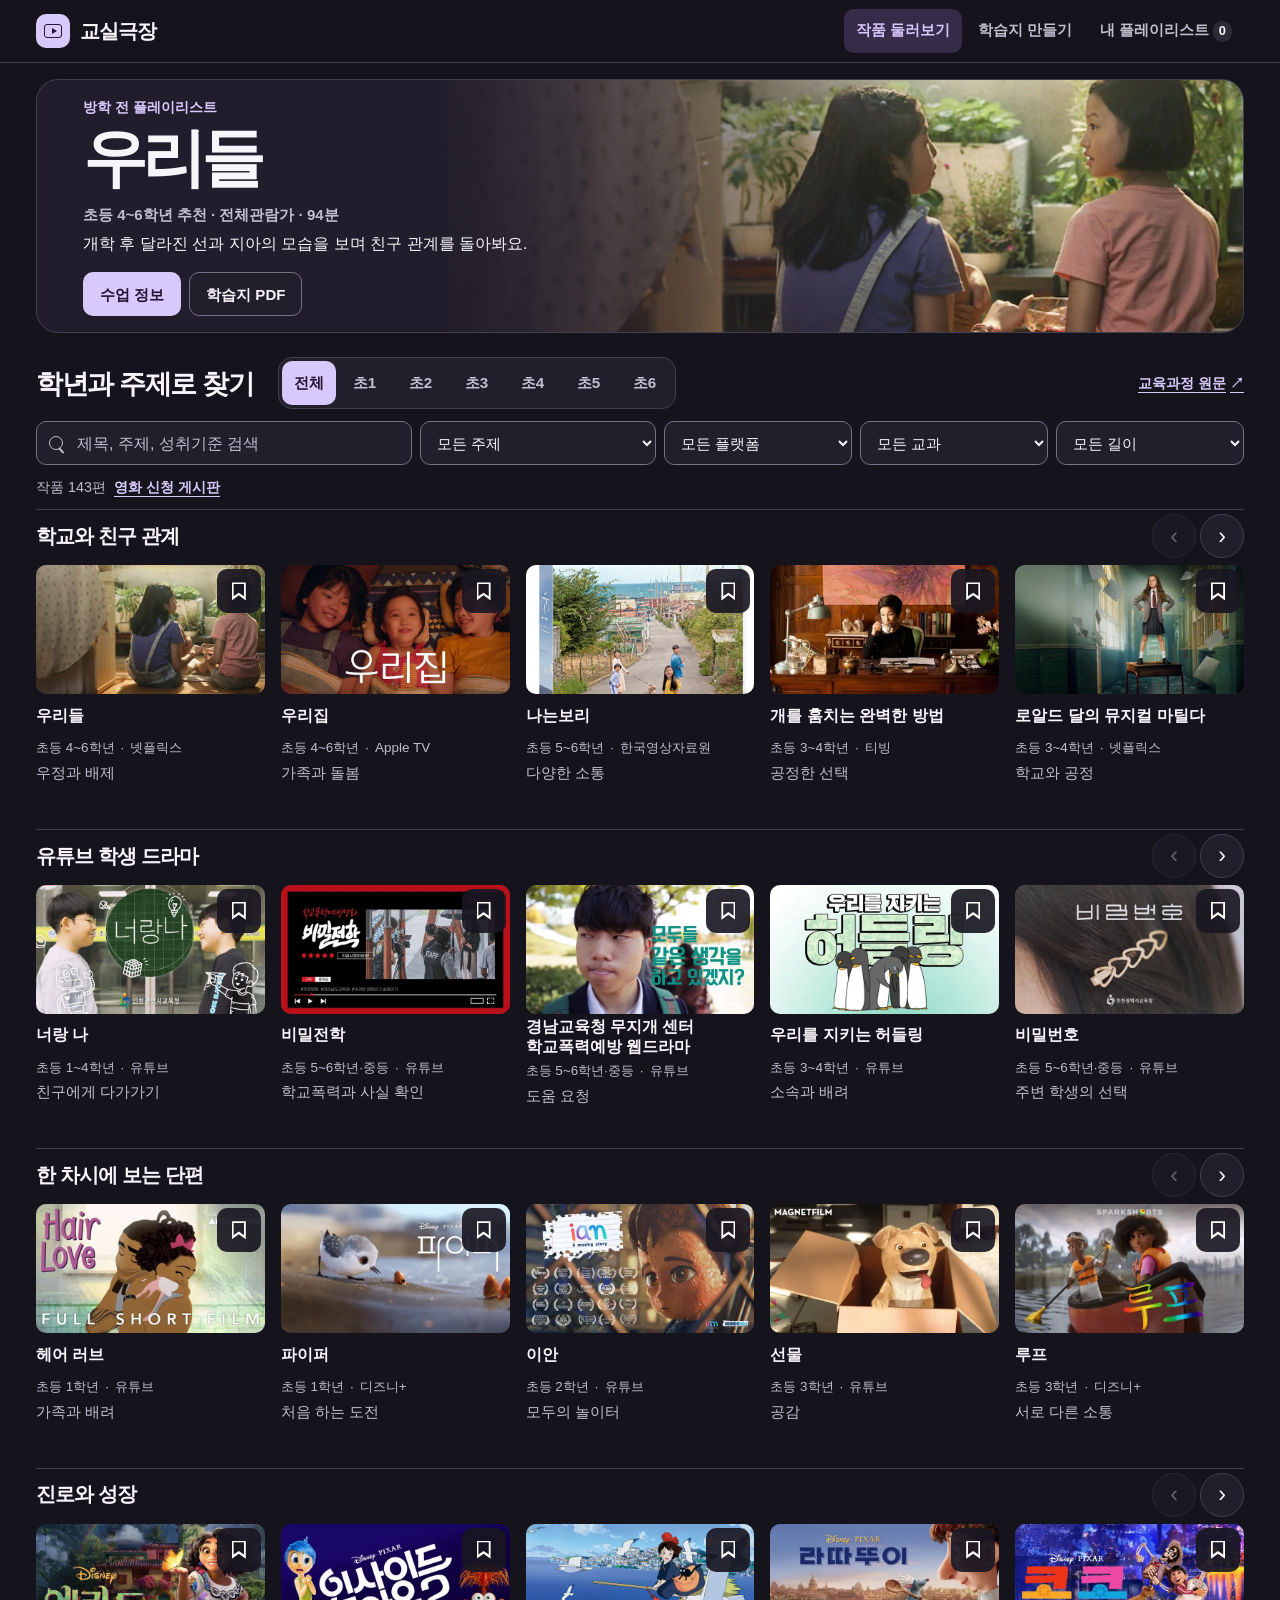
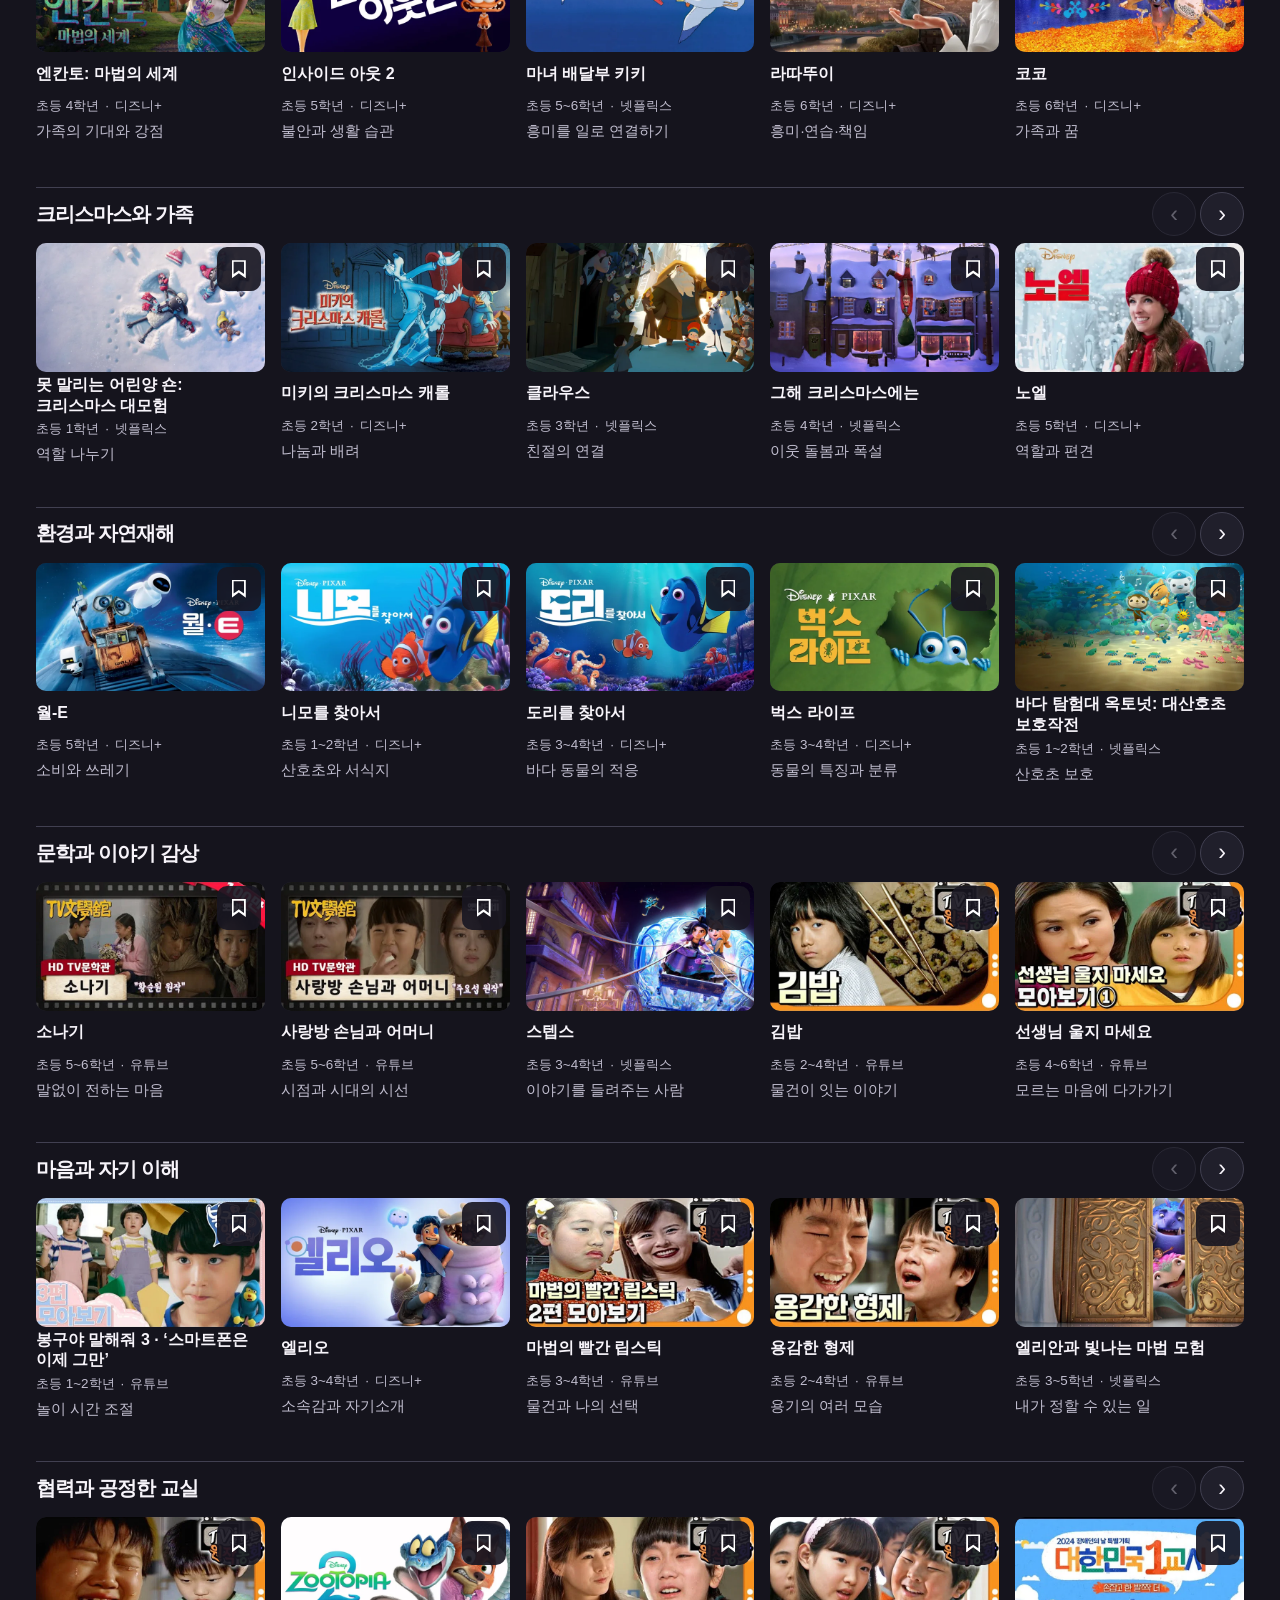
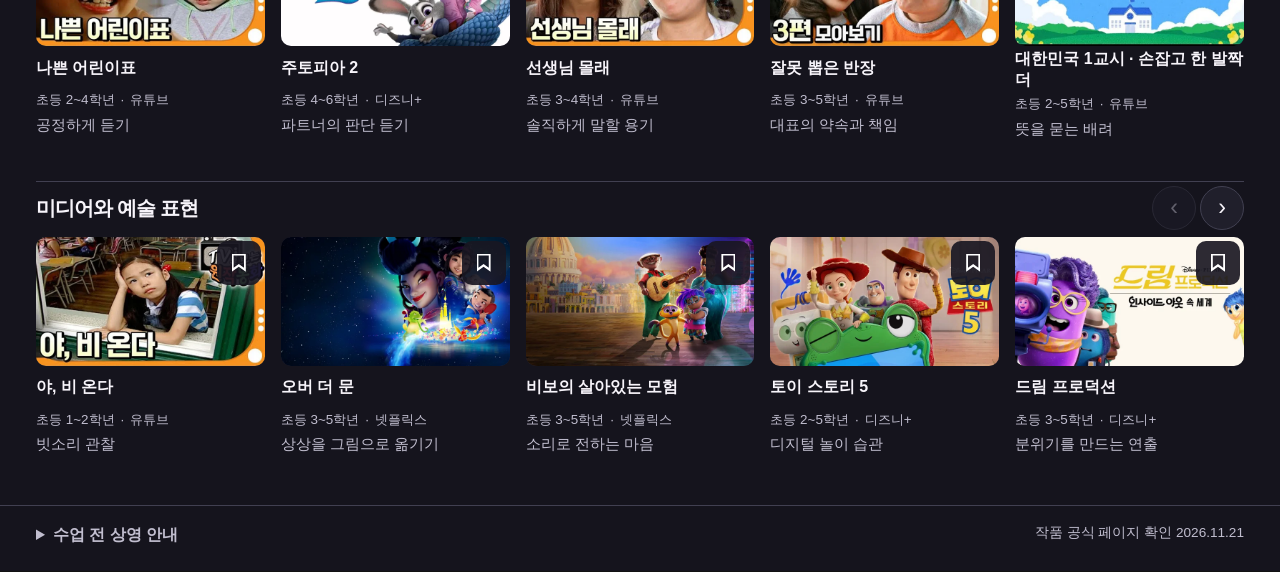
==== commit cd195b64: "Add public classroom cinema movie request board" ====
--- a/index.html
+++ b/index.html
@@ -57,6 +57,7 @@
         </div>
         <div class="results-row">
           <p id="results-count" role="status"></p>
+          <a class="text-link" href="requests.html">영화 신청 게시판</a>
           <button id="clear-filters" type="button" class="quiet-button" hidden>초기화</button>
         </div>
         <div id="catalog"></div>
--- a/styles.css
+++ b/styles.css
@@ -364,3 +364,11 @@
   .teacher-paper { font-size: 10.5pt; }
   .paper-footer a { min-height: 20px; }
 }
+.board { max-width: 46rem; padding-block: 1rem 4rem; overflow-wrap: anywhere; }
+.board form, .board li { padding: clamp(.85rem, 3vw, 1.5rem); }
+.board form { display: grid; gap: .85rem; }
+.board .field, .board .field > * { min-width: 0; width: 100%; }
+.board .button { justify-self: start; min-height: 44px; }
+.board ul { list-style: none; padding: 0; display: grid; gap: .65rem; }
+.board li p { margin: .4rem 0 0; white-space: pre-wrap; }
+.results-row { flex-wrap: wrap; }
--- a/worksheet.css
+++ b/worksheet.css
@@ -30,8 +30,17 @@
 .ws-storyboard .ws-slots{grid-template-columns:repeat(3,minmax(0,1fr))}
 .ws-storyboard .ws-slot{border-top:5px double var(--ink);border-bottom:5px double var(--ink)}
 .ws-choice .ws-slot:last-child{border-left:4px solid var(--edge)}
+.ws-passage{margin:8px 0;padding:8px 12px;background:#f0f5f1;border-left:3px solid var(--edge);white-space:pre-line}
+.ws-comic4,.ws-sequel{--wash:#ffdfb9;--edge:#885b38}
+.ws-comic4 .ws-slot{border:2px solid var(--ink);min-height:100px}
+.ws-poster .ws-slot:first-child{grid-column:1/-1;min-height:130px;border:2px solid var(--edge)}
+.ws-poster .ws-slots{grid-template-rows:2fr 1fr}
+.ws-reading .ws-slot:last-child,.ws-sequel .ws-slot:last-child{grid-column:1/-1}
+.ws-reading .ws-slot,.ws-sequel .ws-slot{background:repeating-linear-gradient(to top,transparent 0 26px,#d6e1da 26px 27px)}
+.ws-reading .ws-slot b,.ws-sequel .ws-slot b{background:white}
 .ws-check{margin:13px 0 8px}.ws-foot{display:flex;justify-content:space-between;gap:10px;flex-wrap:wrap;border-top:1px dashed var(--edge);padding-top:6px;font-size:12px}
 @media screen{
+@container(max-width:480px){.ws-poster .ws-slots{grid-template-rows:auto}}
 @container(max-width:480px){.ws-pair,.ws .ws-slots{grid-template-columns:1fr}.ws .ws-slot{grid-area:auto;width:100%}.ws-still{padding:5px}.ws-heading{padding:9px}.ws-goal,.ws-check{display:block}.ws-project{padding:10px}.ws-name{justify-content:flex-start}}
 }
 @media print{
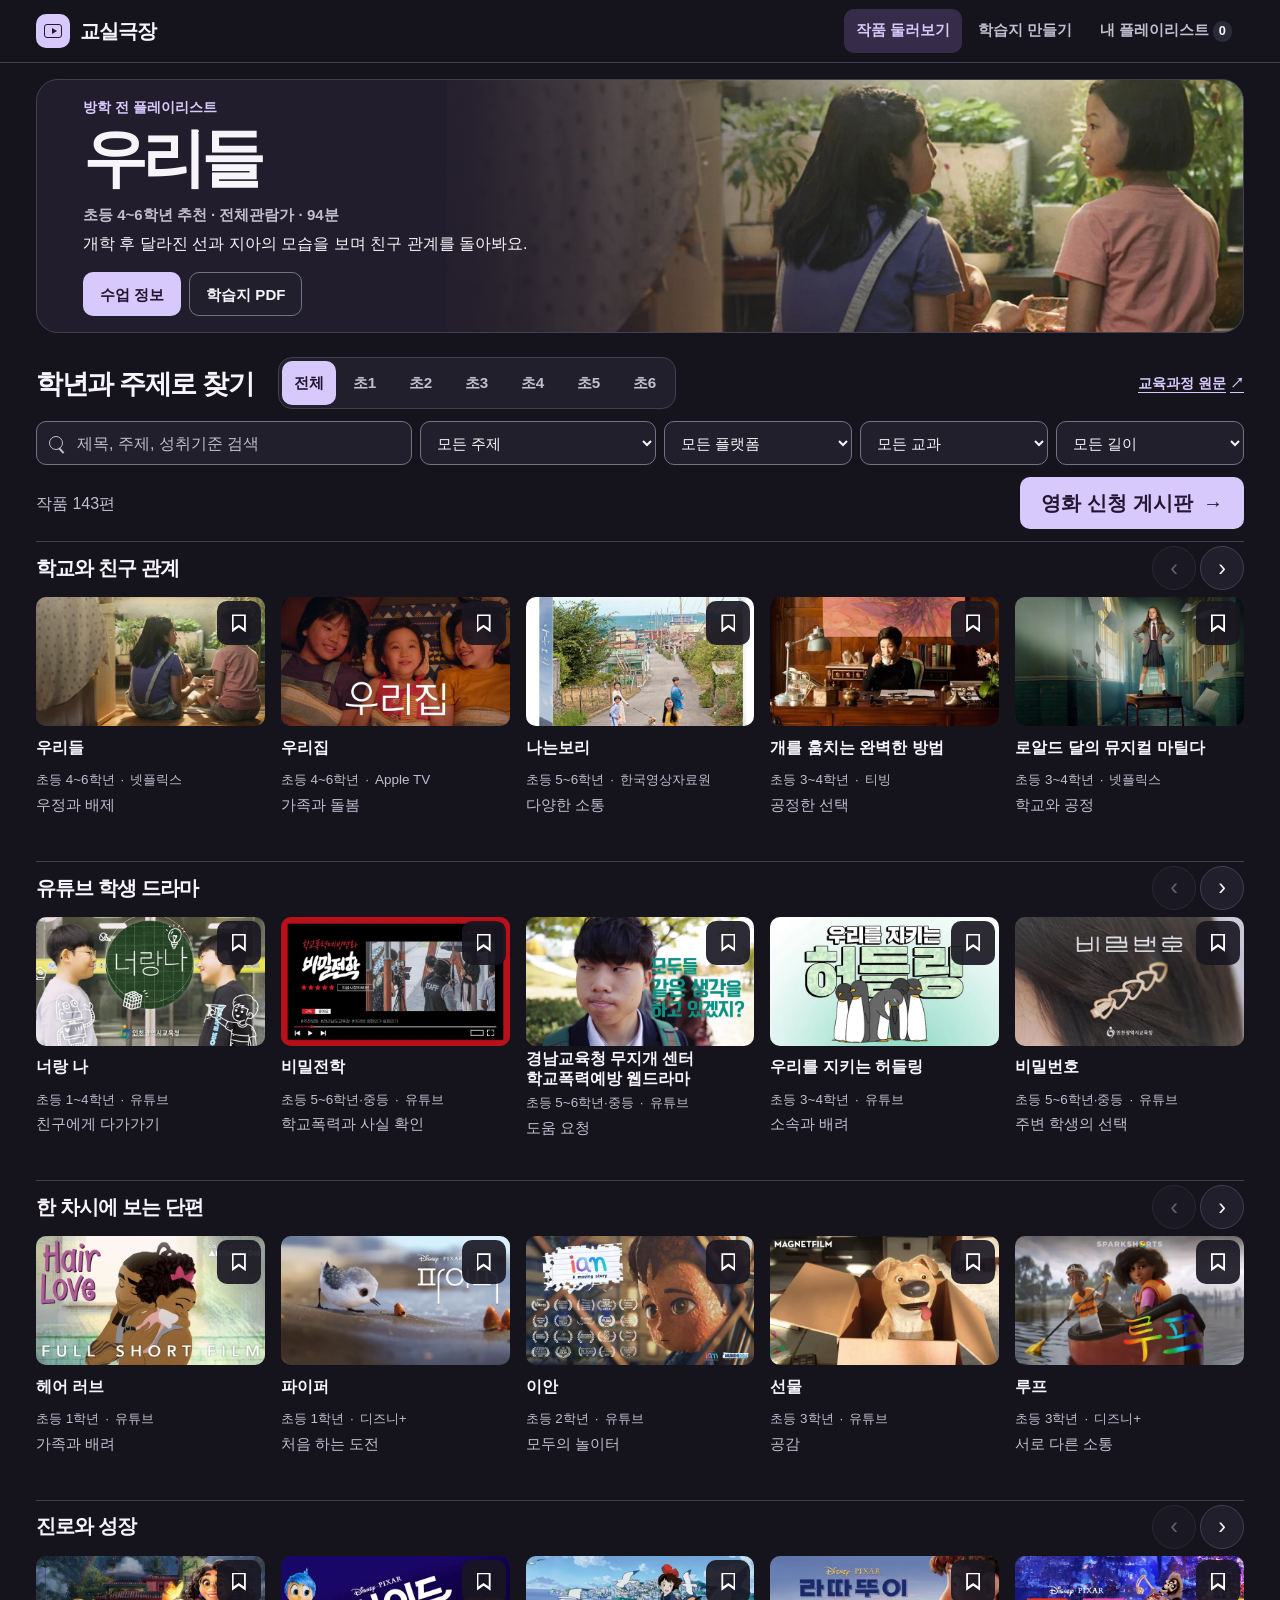
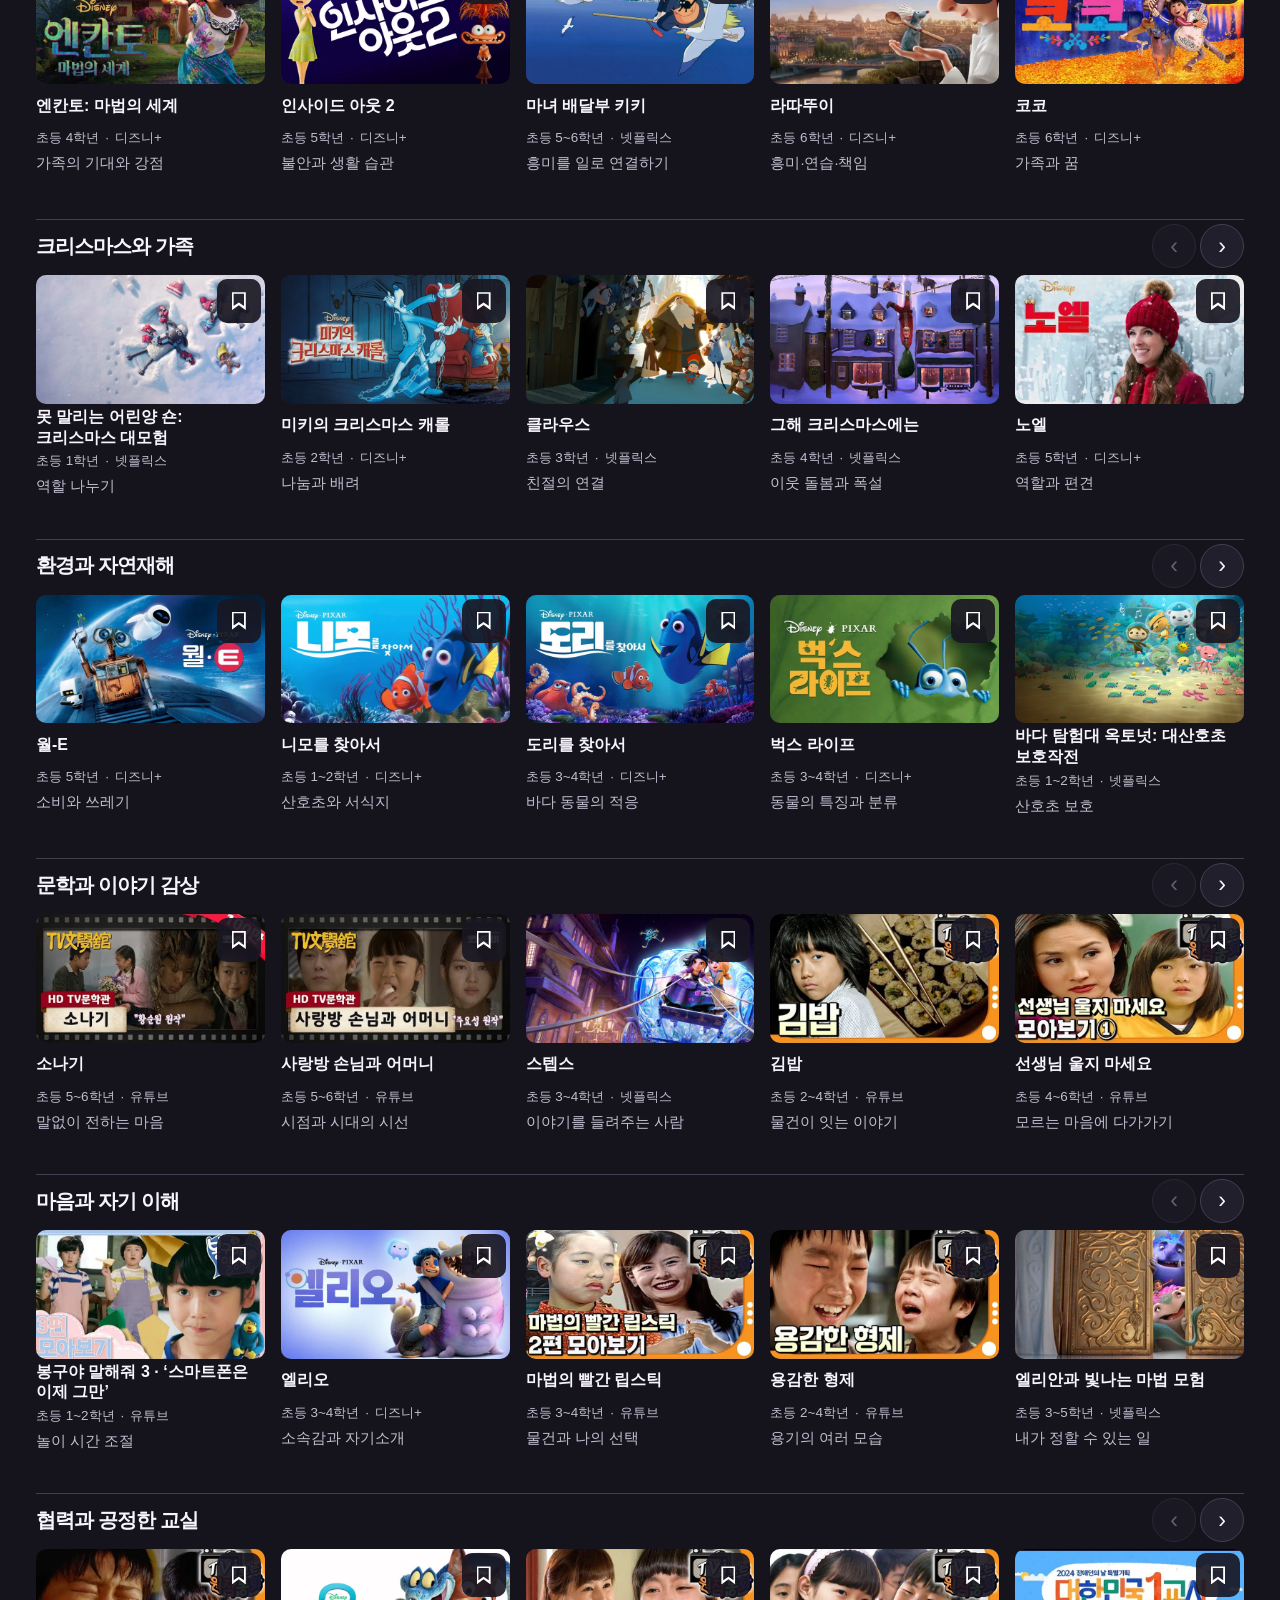
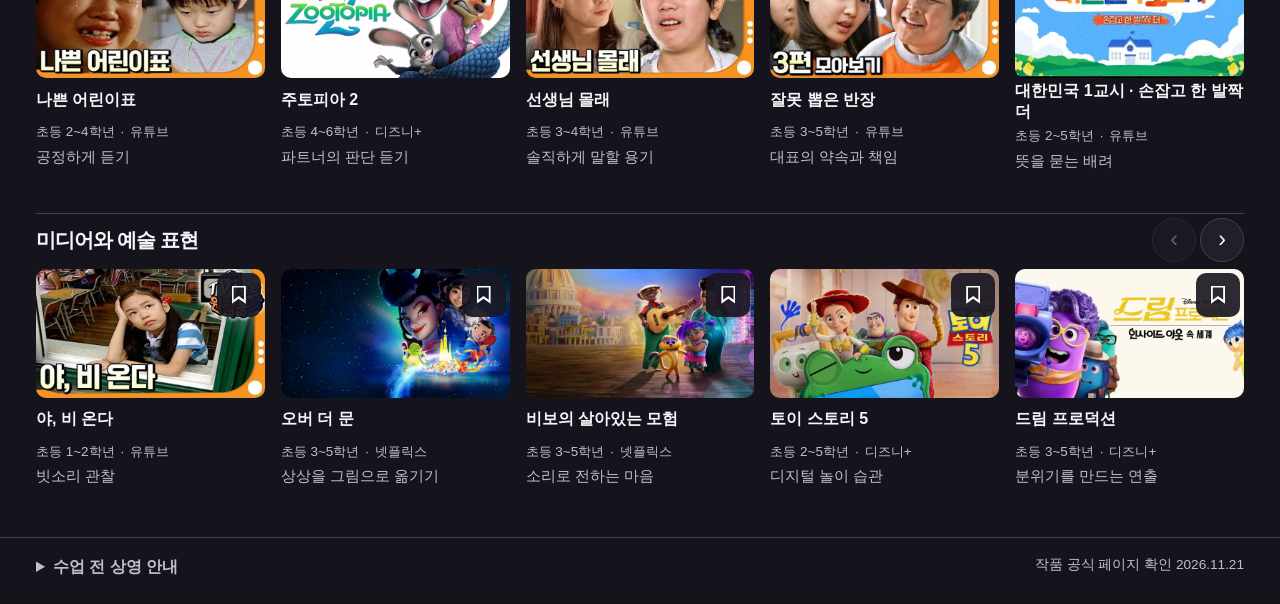
==== commit b20e3a3a: "Make the movie request board prominent in catalog search" ====
--- a/index.html
+++ b/index.html
@@ -57,8 +57,8 @@
         </div>
         <div class="results-row">
           <p id="results-count" role="status"></p>
-          <a class="text-link" href="requests.html">영화 신청 게시판</a>
           <button id="clear-filters" type="button" class="quiet-button" hidden>초기화</button>
+          <a class="button primary board-link" href="requests.html">영화 신청 게시판 <span aria-hidden="true">→</span></a>
         </div>
         <div id="catalog"></div>
       </section>
--- a/styles.css
+++ b/styles.css
@@ -371,4 +371,8 @@
 .board .button { justify-self: start; min-height: 44px; }
 .board ul { list-style: none; padding: 0; display: grid; gap: .65rem; }
 .board li p { margin: .4rem 0 0; white-space: pre-wrap; }
-.results-row { flex-wrap: wrap; }
+.results-row { flex-wrap: wrap; padding-block: .75rem; font-size: 1rem; }
+.results-row .board-link { margin-inline-start: auto; max-width: 100%; min-height: 52px; padding: .65rem 1.25rem; gap: .65rem; font-size: 1.25rem; font-weight: 800; overflow-wrap: anywhere; }
+@media (max-width: 560px) {
+  .results-row .board-link { width: 100%; }
+}
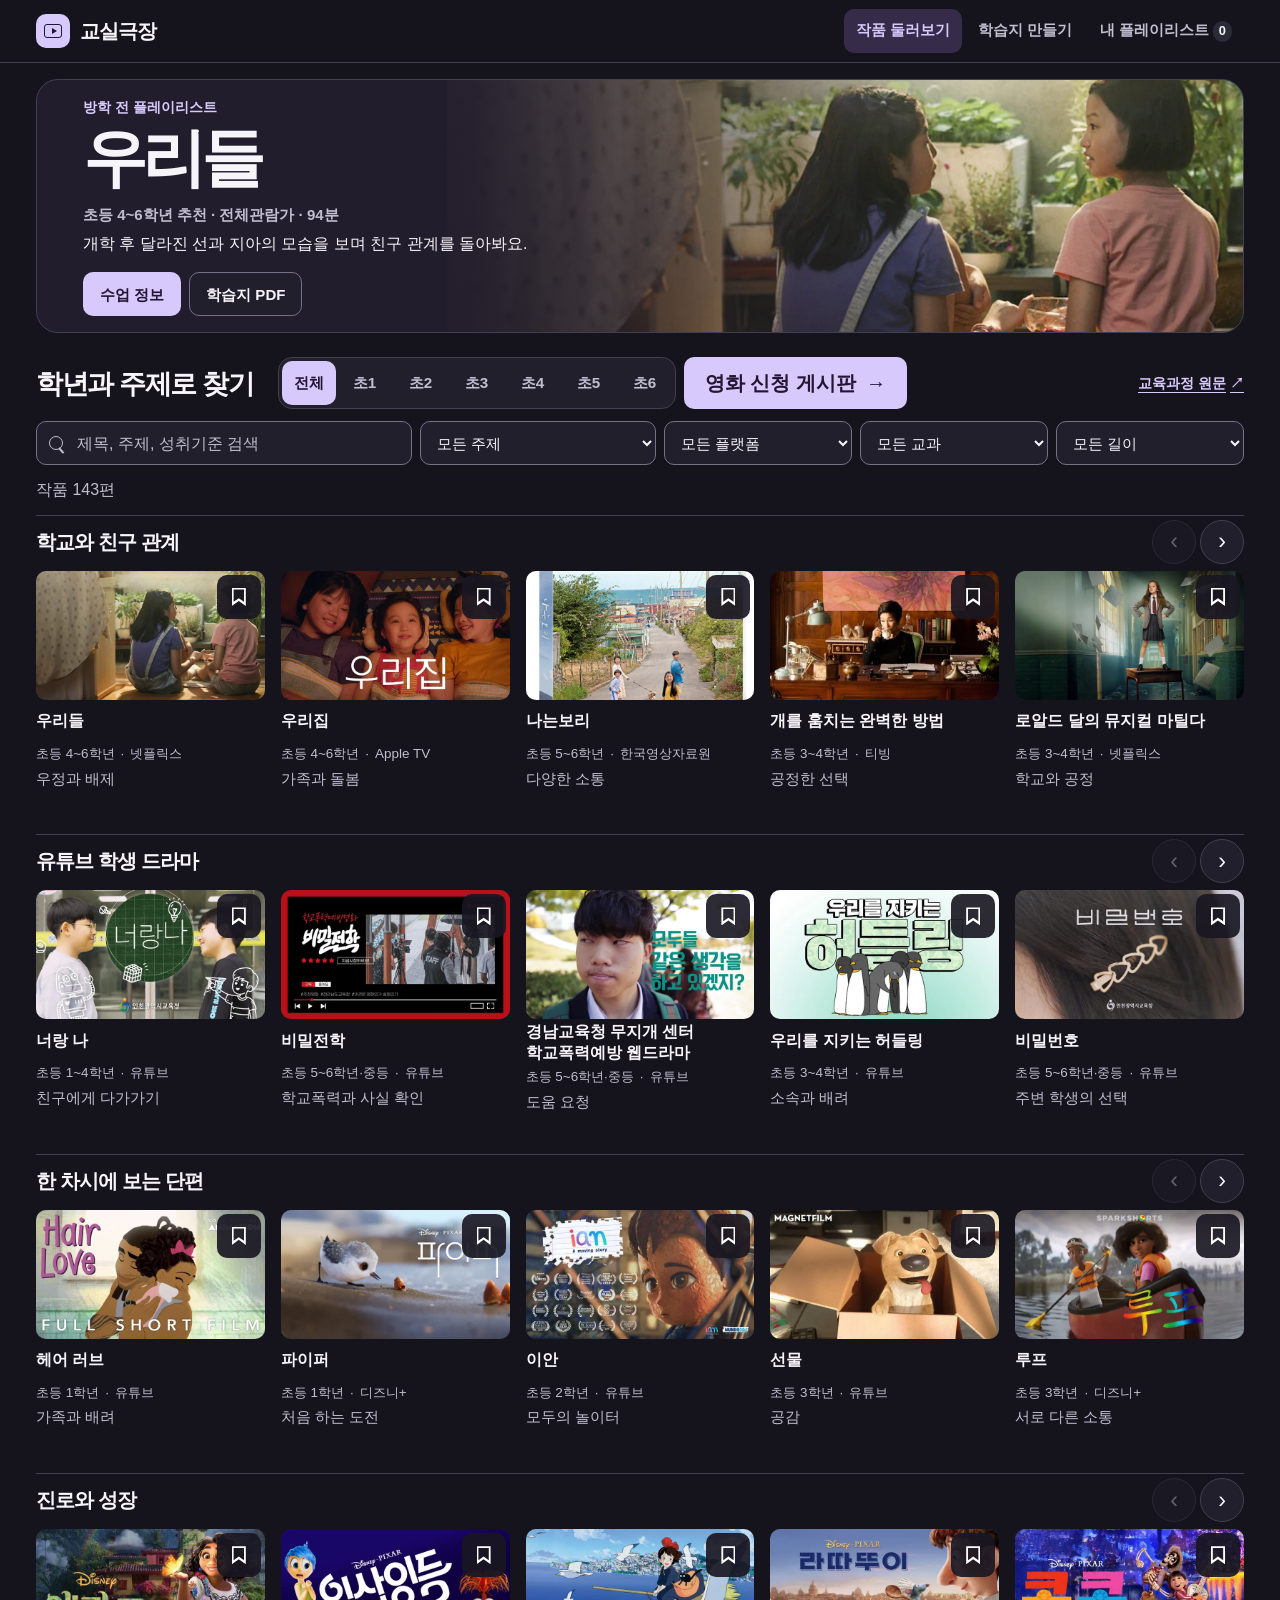
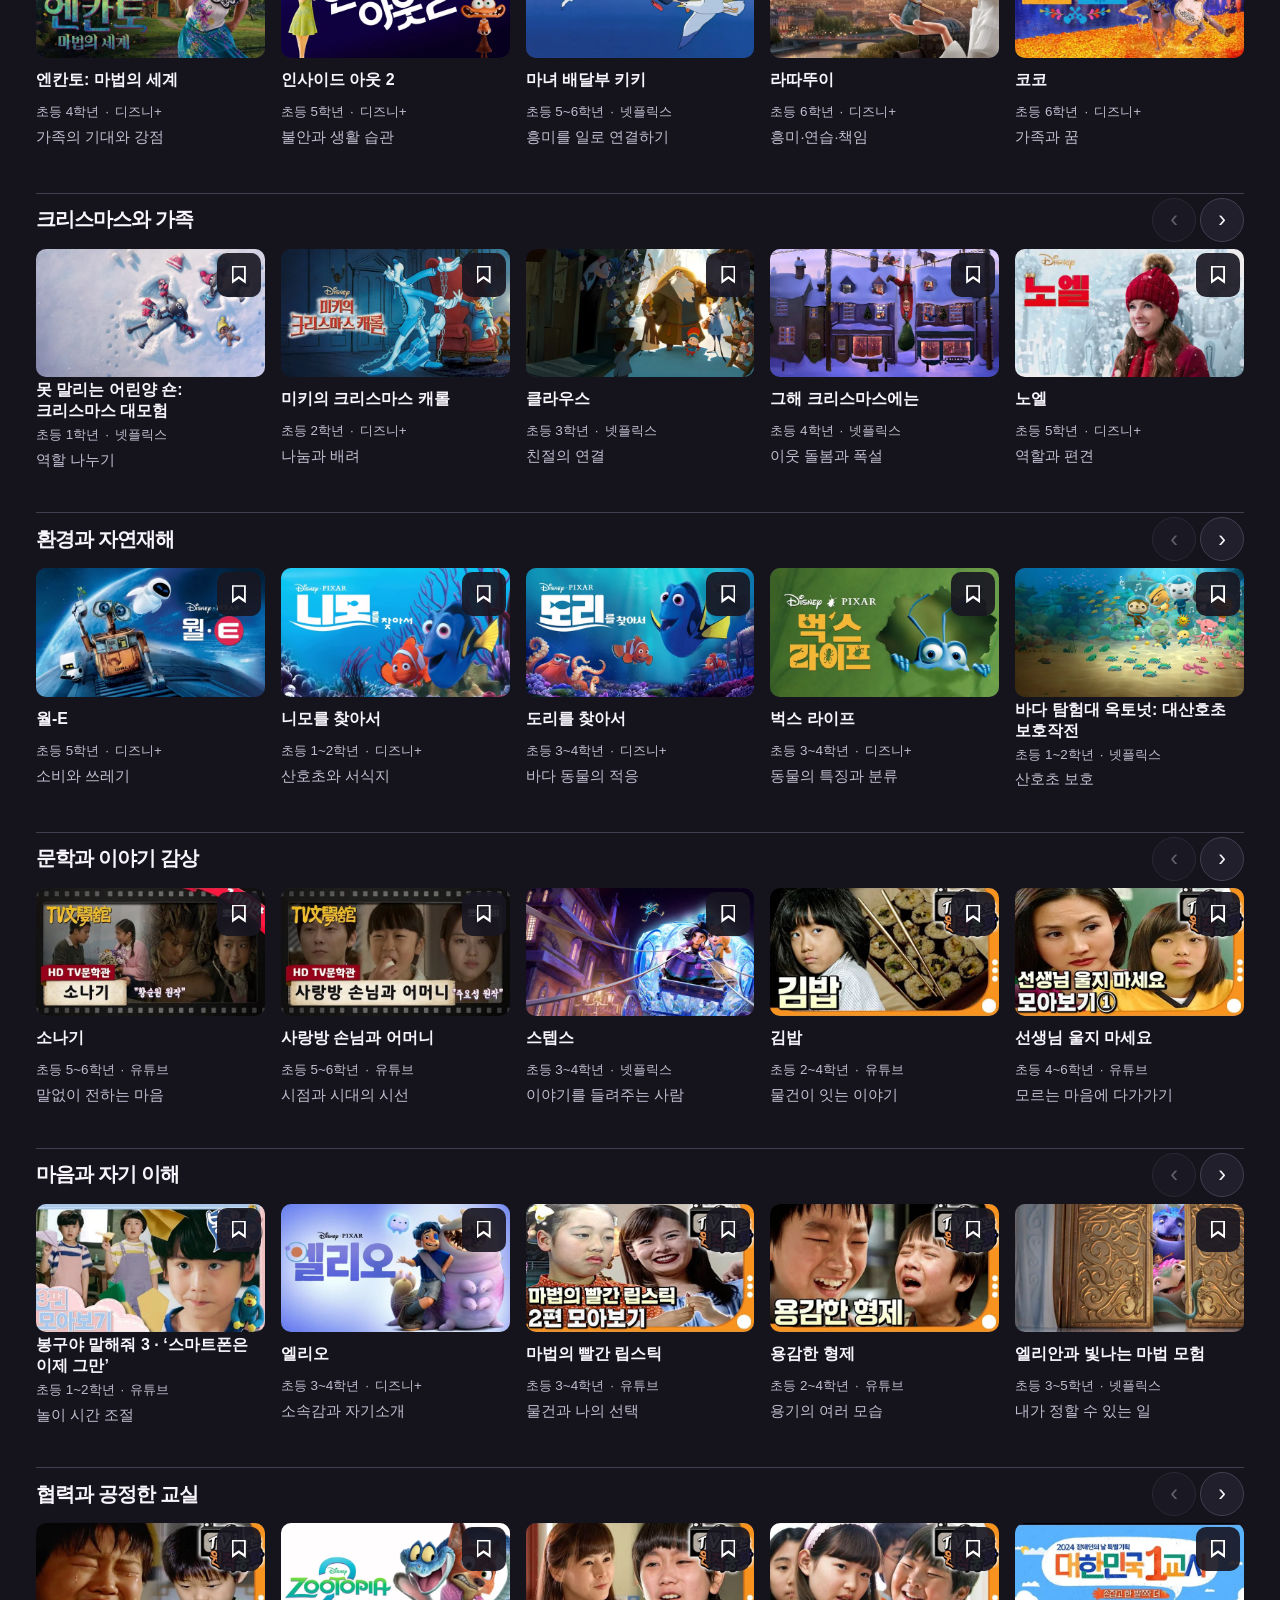
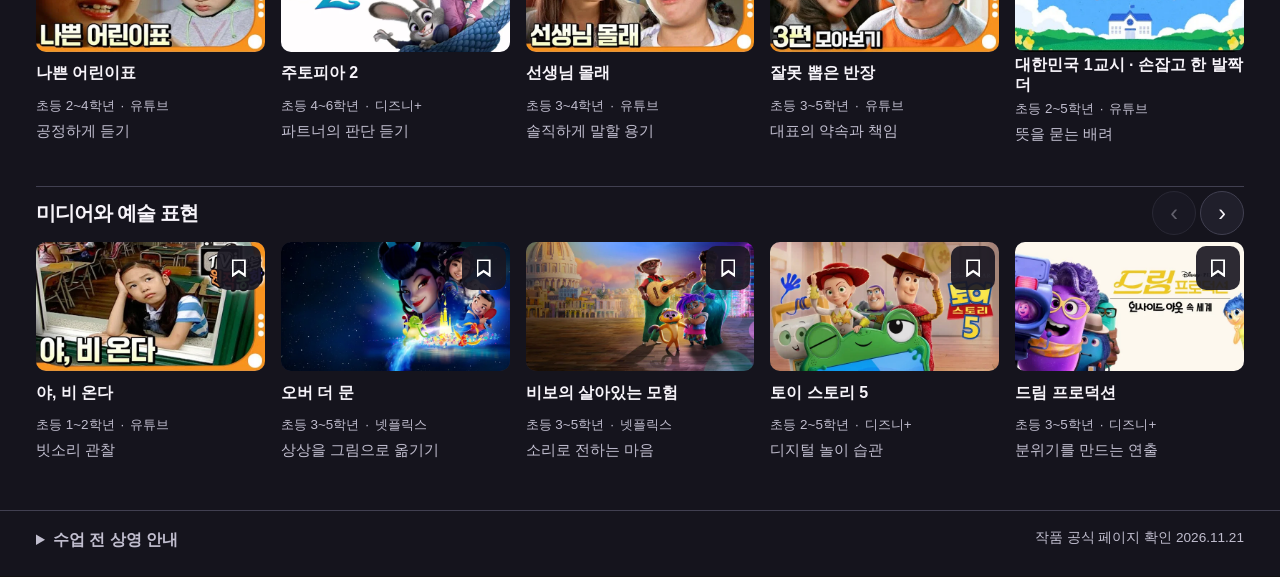
==== commit 76df5f95: "Place movie request board directly after grade filters" ====
--- a/index.html
+++ b/index.html
@@ -43,7 +43,10 @@
       <section class="collection" aria-labelledby="catalog-heading">
         <div class="section-heading catalog-heading">
           <h2 id="catalog-heading">학년과 주제로 찾기</h2>
-          <div class="grade-filters" role="group" aria-label="추천 학년" id="grade-filters"></div>
+          <div class="grade-actions">
+            <div class="grade-filters" role="group" aria-label="추천 학년" id="grade-filters"></div>
+            <a class="button primary board-link" href="requests.html">영화 신청 게시판 <span aria-hidden="true">→</span></a>
+          </div>
           <a class="text-link" id="curriculum-link" target="_blank" rel="noopener noreferrer">교육과정 원문 <span aria-hidden="true">↗</span></a>
         </div>
         <div class="filter-fields">
@@ -58,7 +61,6 @@
         <div class="results-row">
           <p id="results-count" role="status"></p>
           <button id="clear-filters" type="button" class="quiet-button" hidden>초기화</button>
-          <a class="button primary board-link" href="requests.html">영화 신청 게시판 <span aria-hidden="true">→</span></a>
         </div>
         <div id="catalog"></div>
       </section>
--- a/styles.css
+++ b/styles.css
@@ -96,7 +96,7 @@
 .subpage-count { margin-bottom: 14px; }
 .text-link { display: inline-flex; align-items: center; gap: var(--space-1); min-height: var(--target); color: var(--accent); font-size: .9rem; font-weight: 700; text-underline-offset: 4px; overflow-wrap: anywhere; }
 .catalog-heading { display: grid; grid-template-columns: auto minmax(0, 1fr) auto; gap: var(--space-3) var(--space-5); }
-.catalog-heading .grade-filters { justify-self: start; }
+.grade-actions { display: flex; flex-wrap: wrap; align-items: center; gap: var(--space-2); min-width: 0; }
 .grade-filters { display: flex; flex-wrap: wrap; gap: 2px; max-width: 100%; padding: 3px; border: 1px solid var(--line); border-radius: calc(var(--radius-control) + 4px); background: var(--surface); }
 .grade-filters button { min-height: var(--target); min-width: 54px; padding-inline: var(--space-2); border-radius: var(--radius-control); background: transparent; color: var(--muted); font-size: .95rem; font-weight: 750; }
 .grade-filters button:hover { background: var(--raised); }
@@ -299,7 +299,7 @@
   .filter-fields { grid-template-columns: repeat(4, minmax(0, 1fr)); }
   .search-box { grid-column: 1 / -1; }
   .catalog-heading { grid-template-columns: minmax(0, 1fr) auto; column-gap: var(--space-2); }
-  .catalog-heading .grade-filters { grid-row: 2; grid-column: 1 / -1; }
+  .grade-actions { grid-row: 2; grid-column: 1 / -1; }
   #curriculum-link { grid-row: 1; grid-column: 2; }
 }
 @container theater (max-width: 790px) {
@@ -372,7 +372,7 @@
 .board ul { list-style: none; padding: 0; display: grid; gap: .65rem; }
 .board li p { margin: .4rem 0 0; white-space: pre-wrap; }
 .results-row { flex-wrap: wrap; padding-block: .75rem; font-size: 1rem; }
-.results-row .board-link { margin-inline-start: auto; max-width: 100%; min-height: 52px; padding: .65rem 1.25rem; gap: .65rem; font-size: 1.25rem; font-weight: 800; overflow-wrap: anywhere; }
-@media (max-width: 560px) {
-  .results-row .board-link { width: 100%; }
-}
+.grade-actions .board-link { max-width: 100%; min-height: 52px; padding: .65rem 1.25rem; gap: .65rem; font-size: 1.25rem; font-weight: 800; overflow-wrap: anywhere; }
+@container theater (max-width: 620px) {
+  .grade-actions .board-link { width: 100%; }
+}
